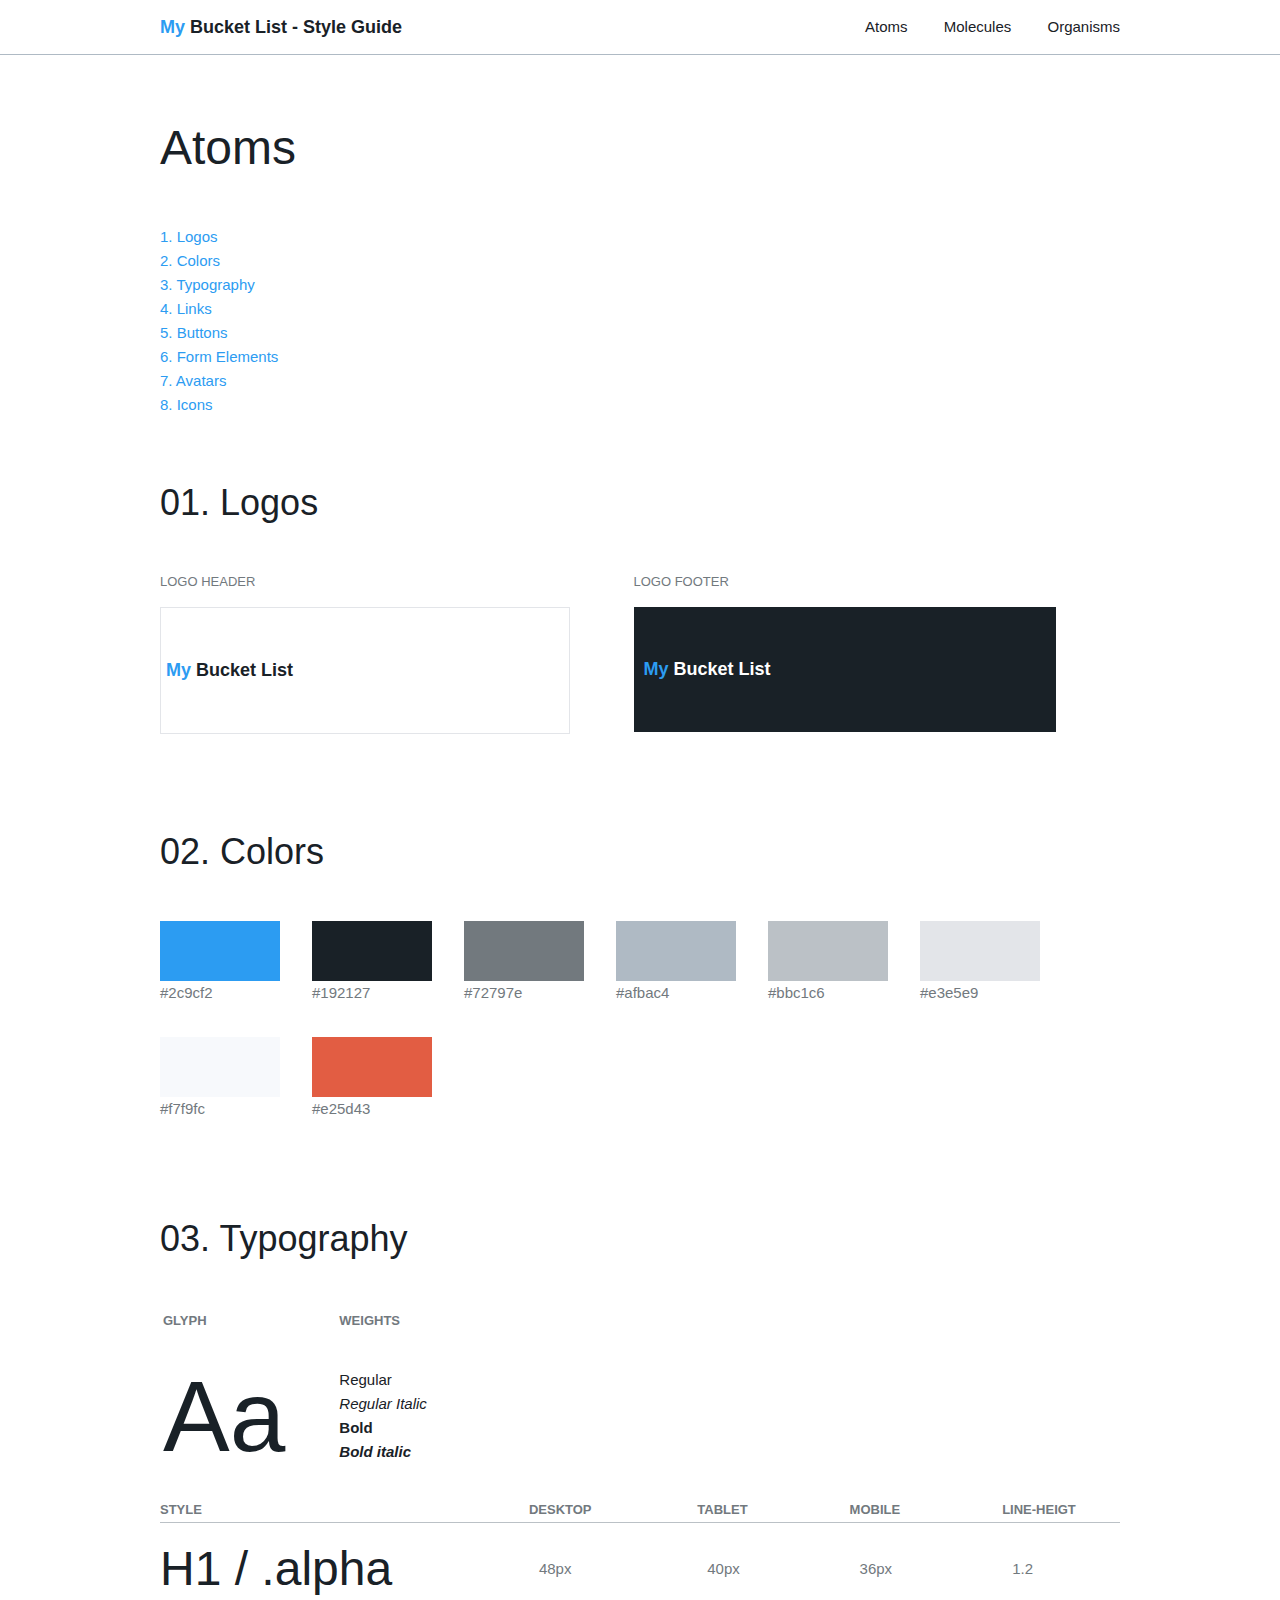
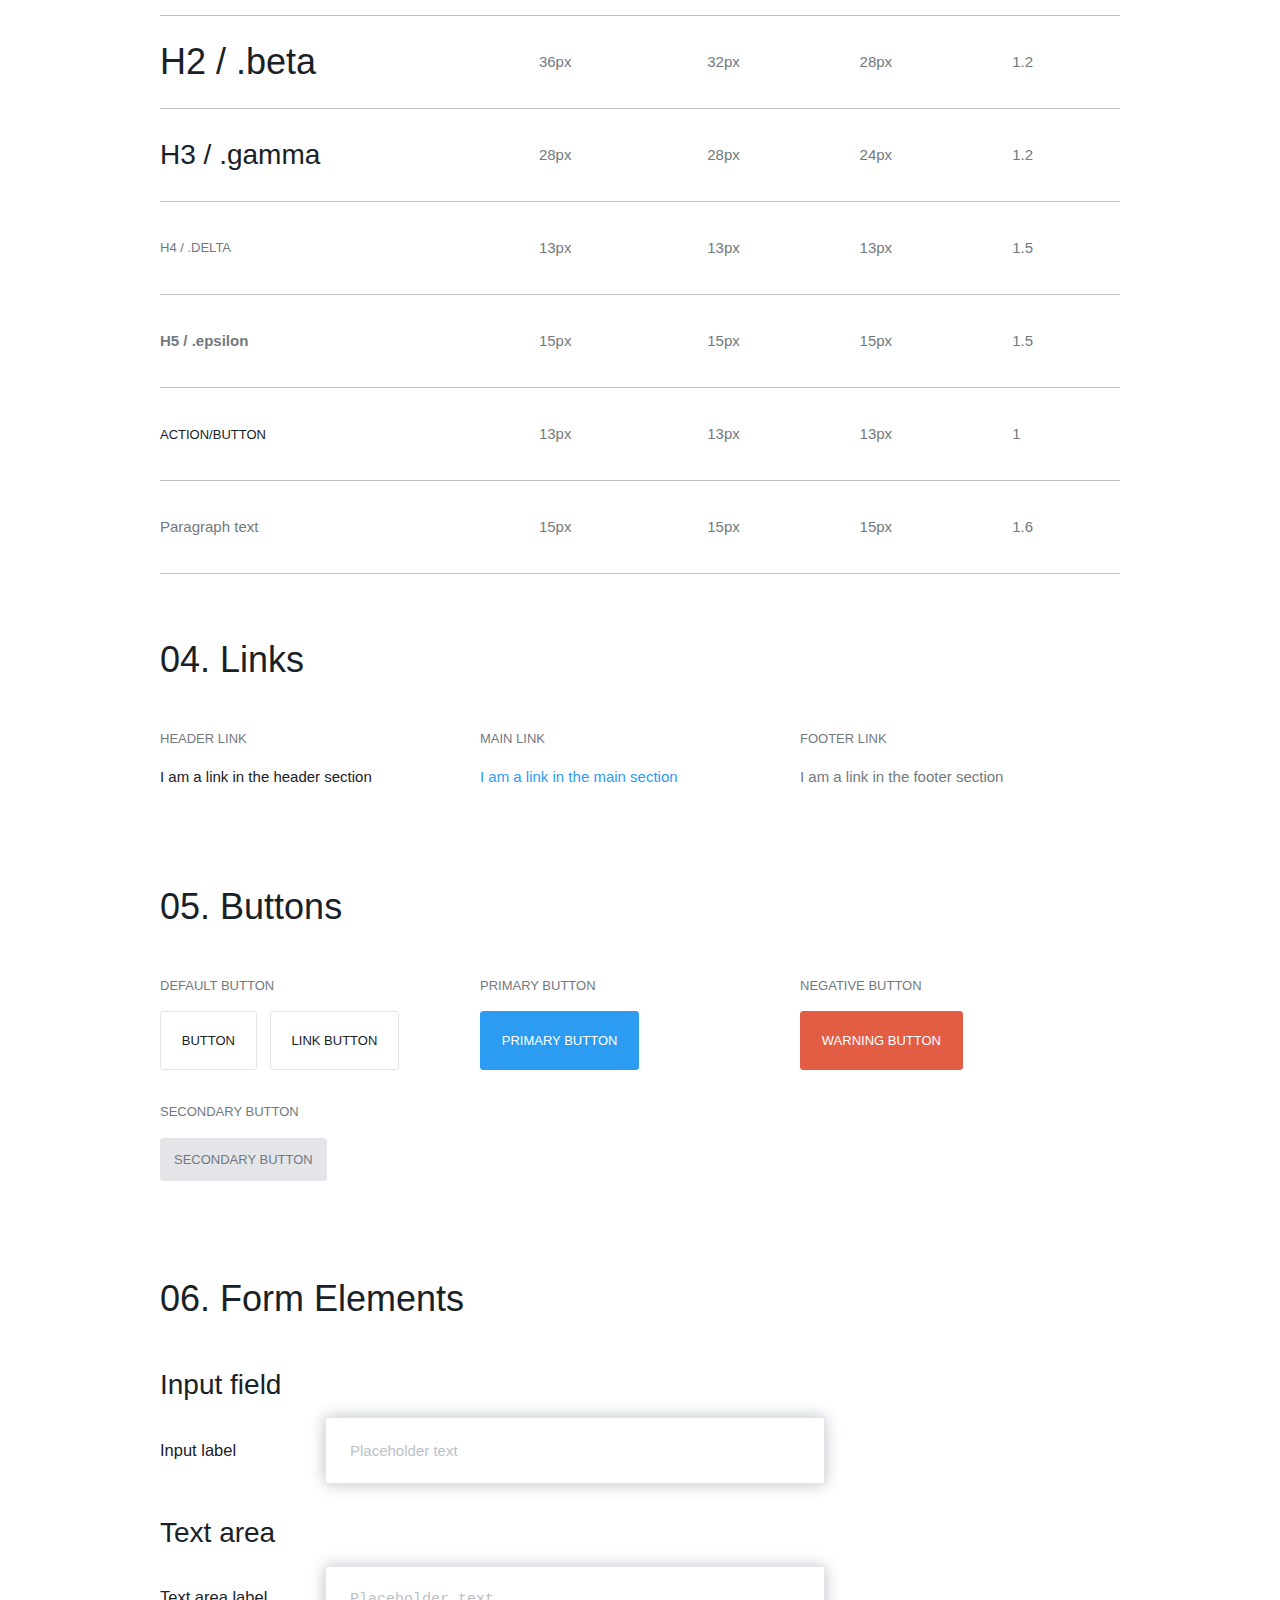
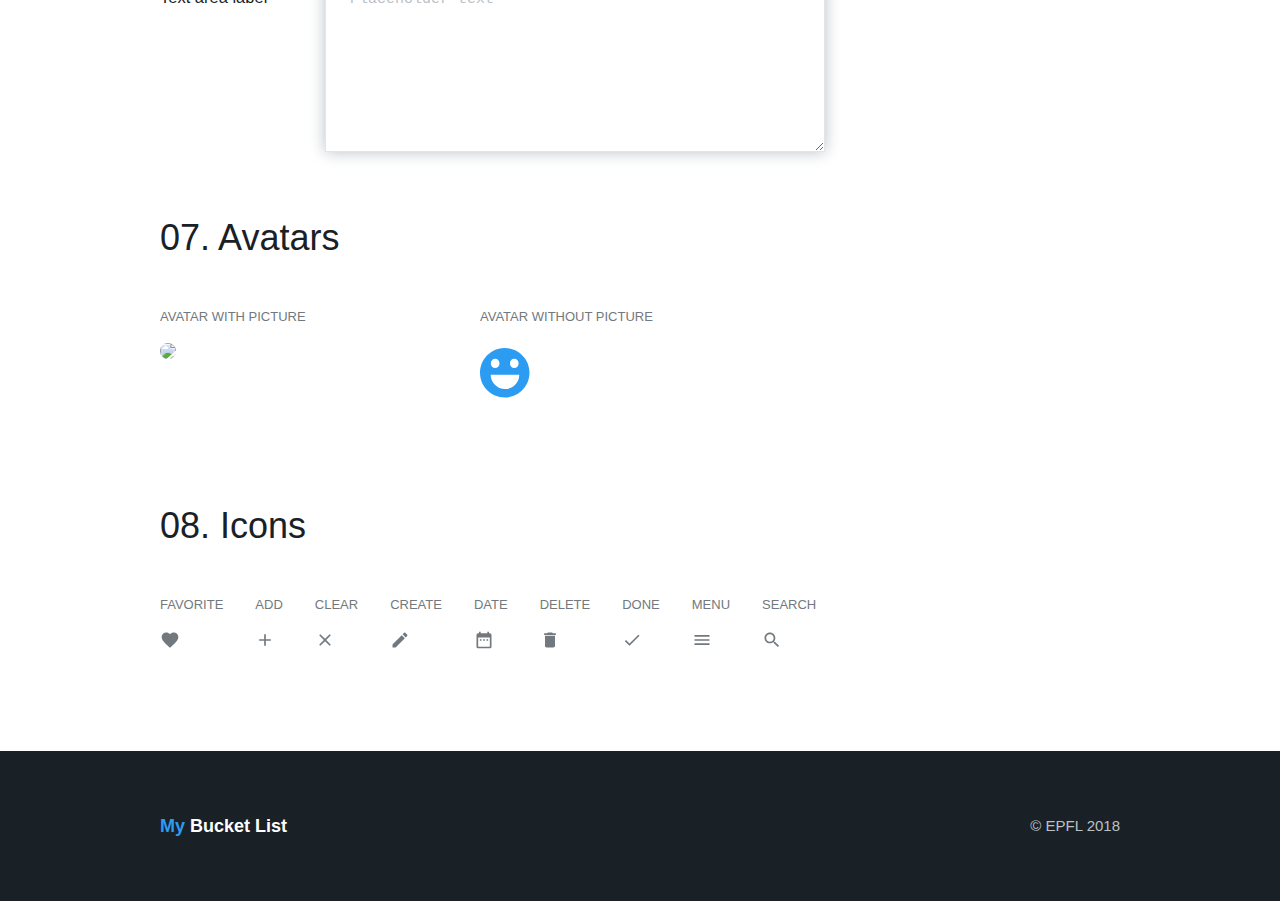
==== index.html @ 73533797 "first commit" ====
<!DOCTYPE html>
<html lang="en">
<head>
  <meta charset="UTF-8">
  <meta name="viewport" content="width=device-width, initial-scale=1.0">
  <title>My Bucket List - Style Guide</title>

  <link rel="stylesheet" href="assets/css/main.css">
  <link rel="stylesheet" href="assets/css/styleguide.css">
</head>
<body>
<!-- Sgvs section -->
  <svg style="display:none;">
    <defs>
      <symbol id="sm-avatar">
        <g stroke-width="1" fill="none" fill-rule="evenodd"><g fill="#2C9CF2"><path d="M20.7765,41.553 C32.2510441,41.553 41.553,32.2510441 41.553,20.7765 C41.553,9.3019559 32.2510441,0 20.7765,0 C9.3019559,0 0,9.3019559 0,20.7765 C0,32.2510441 9.3019559,41.553 20.7765,41.553 Z M28.7949812,16.799567 C30.8093575,16.799567 32.442332,15.0753119 32.442332,12.9483354 C32.442332,10.8213589 30.8093575,9.09710382 28.7949812,9.09710382 C26.780605,9.09710382 25.1476304,10.8213589 25.1476304,12.9483354 C25.1476304,15.0753119 26.780605,16.799567 28.7949812,16.799567 Z M12.7449629,16.799567 C14.7593391,16.799567 16.3923137,15.0753119 16.3923137,12.9483354 C16.3923137,10.8213589 14.7593391,9.09710382 12.7449629,9.09710382 C10.7305867,9.09710382 9.09761208,10.8213589 9.09761208,12.9483354 C9.09761208,15.0753119 10.7305867,16.799567 12.7449629,16.799567 Z M9,22.5 C9,29.127417 14.372583,34.5 21,34.5 C27.627417,34.5 33,29.127417 33,22.5 L9,22.5 Z"></path></g></g>
      </symbol>
      <symbol id="favorite">
          <path d="M12 21.35l-1.45-1.32C5.4 15.36 2 12.28 2 8.5 2 5.42 4.42 3 7.5 3c1.74 0 3.41.81 4.5 2.09C13.09 3.81 14.76 3 16.5 3 19.58 3 22 5.42 22 8.5c0 3.78-3.4 6.86-8.55 11.54L12 21.35z"/>
      </symbol>
      <symbol id="add">
        <path d="M19 13h-6v6h-2v-6H5v-2h6V5h2v6h6v2z"/>
      </symbol>
      <symbol id="clear">
        <path d="M19 6.41L17.59 5 12 10.59 6.41 5 5 6.41 10.59 12 5 17.59 6.41 19 12 13.41 17.59 19 19 17.59 13.41 12z"/>
      </symbol>
      <symbol id="create">
        <path d="M3 17.25V21h3.75L17.81 9.94l-3.75-3.75L3 17.25zM20.71 7.04c.39-.39.39-1.02 0-1.41l-2.34-2.34c-.39-.39-1.02-.39-1.41 0l-1.83 1.83 3.75 3.75 1.83-1.83z"/>
      </symbol>
      <symbol id="date">
        <path d="M9 11H7v2h2v-2zm4 0h-2v2h2v-2zm4 0h-2v2h2v-2zm2-7h-1V2h-2v2H8V2H6v2H5c-1.11 0-1.99.9-1.99 2L3 20c0 1.1.89 2 2 2h14c1.1 0 2-.9 2-2V6c0-1.1-.9-2-2-2zm0 16H5V9h14v11z"/>
      </symbol>
      <symbol id="delete">
        <path d="M6 19c0 1.1.9 2 2 2h8c1.1 0 2-.9 2-2V7H6v12zM19 4h-3.5l-1-1h-5l-1 1H5v2h14V4z"/>
      </symbol>
      <symbol id="done">
        <path d="M9 16.2L4.8 12l-1.4 1.4L9 19 21 7l-1.4-1.4L9 16.2z"/>
      </symbol>
      <symbol id="menu">
        <path d="M3 18h18v-2H3v2zm0-5h18v-2H3v2zm0-7v2h18V6H3z"/>
      </symbol>
      <symbol id="search">
        <path d="M15.5 14h-.79l-.28-.27C15.41 12.59 16 11.11 16 9.5 16 5.91 13.09 3 9.5 3S3 5.91 3 9.5 5.91 16 9.5 16c1.61 0 3.09-.59 4.23-1.57l.27.28v.79l5 4.99L20.49 19l-4.99-5zm-6 0C7.01 14 5 11.99 5 9.5S7.01 5 9.5 5 14 7.01 14 9.5 11.99 14 9.5 14z"/>
      </symbol>
    </defs>
  </svg>


<!-- Start header section -->
  <header id="header" class="banner">
    <div class="global-header">
      <div class="content-wrapper">
          <div class="logo">
            <a href="/"><span><em>My</em> Bucket List - Style Guide</span></a>
          </div>
          <nav>
            <ul class="global-nav">
              <li><a class="link--header" href="index.html">Atoms</a></li>
              <li><a class="link--header" href="Molecules.html">Molecules</a></li>
              <li><a class="link--header" href="Organisms.html">Organisms</a></li>
            </ul>
          </nav>
      </div>
    </div>
  </header>

  <!-- Start main section -->
  <main id="main">
    <div class="content-wrapper">
      <h1>Atoms</h1>

      <!-- Local navigation -->
      <section>
        <aside>
          <ul>
            <li><a class="link--main" href="#logos">1. Logos</a></li>
            <li><a class="link--main" href="#colors">2. Colors</a></li>
            <li><a class="link--main" href="#typography">3. Typography</a></li>
            <li><a class="link--main" href="#links">4. Links</a></li>
            <li><a class="link--main" href="#buttons">5. Buttons</a></li>
            <li><a class="link--main" href="#forms">6. Form Elements</a></li>
            <li><a class="link--main" href="#avatars">7. Avatars</a></li>
            <li><a class="link--main" href="#icons">8. Icons</a></li>
          </ul>
        </aside>
      </section>

      <!-- Section logos -->
      <section id="logos">
        <h2>01. Logos</h2>
        <div class="logos">
          <div class="logo-box">
            <h4>Logo Header</h4>
            <div class="logo logo--logos-header">
              <a href="/"><span><em>My</em> Bucket List</span></a>
            </div>
          </div>
          <div class="logo-box">
            <h4>Logo Footer</h4>
            <div class="global-footer">
              <div class="content-wrapper">
                <div class="logo"><a href="/"><span><em>My </em>Bucket List</span></a></div>
              </div>
            </div>
          </div>
        </div>
      </section>

      <!-- Section colors -->
      <section id="colors">
        <h2>02. Colors</h2>
        <div class="colors">
          <div class="color-box">
            <div class="color-box__rectangle color-box--blue"></div>
            <span>#2c9cf2</span>
          </div>
          <div class="color-box">
            <div class="color-box__rectangle color-box--black"></div>
            <span>#192127</span>
          </div>
          <div class="color-box">
            <div class="color-box__rectangle color-box--grey-1"></div>
            <span>#72797e</span>
          </div>
          <div class="color-box">
            <div class="color-box__rectangle color-box--grey-2"></div>
            <span>#afbac4</span>
          </div>
          <div class="color-box">
            <div class="color-box__rectangle color-box--grey-3"></div>
            <span>#bbc1c6</span>
          </div>
          <div class="color-box">
            <div class="color-box__rectangle color-box--grey-4"></div>
            <span>#e3e5e9</span>
          </div>
          <div class="color-box">
            <div class="color-box__rectangle color-box--grey-5"></div>
            <span>#f7f9fc</span>
          </div>
          <div class="color-box">
            <div class="color-box__rectangle color-box--red"></div>
            <span>#e25d43</span>
          </div>
        </div>
      </section>

      <!-- Section typography -->
      <section id="typography">
        <h2>03. Typography</h2>
        <div class="typography">
          <table class="small-table">
            <tr>
              <th>Glyph</th>
              <th>Weights</th>
            </tr>
            <tr>
              <td><span class="glyph">Aa</span></td>
              <td>Regular <br><i>Regular Italic</i><br><b>Bold</b><br><b><i>Bold italic</i></b></td>
            </tr>
          </table>
          <table class="large-table">
            <tr>
              <th>Style</th>
              <th>Desktop</th>
              <th>Tablet</th>
              <th>Mobile</th>
              <th>Line-heigt</th>
            </tr>
            <tr>
              <td><h1>H1 / .alpha</h1></td>
              <td>48px</td>
              <td>40px</td>
              <td>36px</td>
              <td>1.2</td>
            </tr>
            <tr>
              <td><h2>H2 / .beta</h2></td>
              <td>36px</td>
              <td>32px</td>
              <td>28px</td>
              <td>1.2</td>
            </tr>
            <tr>
              <td><h3>H3 / .gamma</h3></td>
              <td>28px</td>
              <td>28px</td>
              <td>24px</td>
              <td>1.2</td>
            </tr>
            <tr>
              <td><h4>H4 / .delta</h4></td>
              <td>13px</td>
              <td>13px</td>
              <td>13px</td>
              <td>1.5</td>
            </tr>
            <tr>
              <td><h5>H5 / .epsilon</h5></td>
              <td>15px</td>
              <td>15px</td>
              <td>15px</td>
              <td>1.5</td>
            </tr>
            <tr>
              <td class="action-button">action/button</td>
              <td>13px</td>
              <td>13px</td>
              <td>13px</td>
              <td>1</td>
            </tr>
            <tr>
              <td><p>Paragraph text</p></td>
              <td>15px</td>
              <td>15px</td>
              <td>15px</td>
              <td>1.6</td>
            </tr>
        </table>
      </div>
      </section>

      <!-- Section links -->
      <section id="links">
        <h2>04. Links</h2>
          <div class="link">
            <div class="link-box">
              <h4>Header link</h4>
              <a class="link link--header" href="#header">I am a link in the header section</a>
            </div>
            <div class="link-box">
              <h4>Main link</h4>
              <a class="link link--main" href="#main">I am a link in the main section</a>
            </div>
              <div class="link-box">
              <h4>Footer link</h4>
              <a class="link link--footer" href="#footer">I am a link in the footer section</a>
            </div>
          </div>
      </section>

      <!-- Section buttons -->
      <section id="buttons">
        <h2>05. Buttons</h2>
        <div class="buttons">
          <div class="btn-box">
            <h4>Default button</h4>
            <div class="btn-box-default">
              <button class="btn">Button</button>
              <button class="btn">Link button</button>
            </div>
          </div>
          <div class="btn-box">
            <h4>Primary button</h4>
            <button class="btn btn--cta">Primary button</button>
          </div>
          <div class="btn-box">
          <h4>Negative button</h4>
          <button class="btn btn--warning">Warning button</button>
          </div>
          <div class="btn-box">
          <h4>Secondary button</h4>
          <button class="btn btn--secondary">Secondary button</button>
          </div>
        </div>
      </section>

      <!-- Section form elements -->
      <section id="forms">
        <h2>06. Form Elements</h2>
        <div class="forms">
          <h3>Input field</h3>
          <form class="input" action="???" method="get">
            <label class="input__label" for="input-field">Input label</label>
            <input class="input__field" id="input-field" name="input" type="text" placeholder="Placeholder text" />
          </form>
          <h3>Text area</h3>
          <form class="input" action="???" method="get">
            <label class="input__label" for="input-textarea">Text area label</label>
            <textarea class="input__field" id="input-textarea" name="textarea" type="text" rows="8" cols"25" placeholder="Placeholder text"></textarea>
          </form>
        </div>
      </section>

      <!-- Section avatars -->
      <section id="avatar">
        <h2>07. Avatars</h2>
        <div class="avatar">
          <div class="avatar-box">
          <h4>Avatar with picture</h4>
          <img class="avatar__picture" src="assets/images/avatar.jpg" />
        </div>
        <div class="avatar-box">
          <h4>Avatar without picture</h4>
          <svg class="avatar__sgv" height="50" viewBox="0 0 42 42" width="50" role="presentation">
            <use xlink:href="#sm-avatar"></use>
          </svg>
        </div>
      </div>
      </section>

      <section id="icons">
        <h2>08. Icons</h2>
        <div class="icons">
          <div class="icon-box">
            <h4>favorite</h4>
            <svg class="icon" height="5" viewBox="0 0 24 24" width="5" role="presentation">
              <use xlink:href="#favorite"></use>
            </svg>
          </div>
          <div class="icon-box">
              <h4>add</h4>
            <svg class="icon" height="18" viewBox="0 0 24 24" width="18" role="presentation">
              <use xlink:href="#add"></use>
            </svg>
          </div>
          <div class="icon-box">
            <h4>clear</h4>
            <svg class="icon" height="18" viewBox="0 0 24 24" width="18" role="presentation">
              <use xlink:href="#clear"></use>
            </svg>
          </div>
          <div class="icon-box">
            <h4>create</h4>
            <svg class="icon" height="18" viewBox="0 0 24 24" width="18" role="presentation">
              <use xlink:href="#create"></use>
            </svg>
          </div>
          <div class="icon-box">
            <h4>date</h4>
            <svg class="icon" height="18" viewBox="0 0 24 24" width="18" role="presentation">
              <use xlink:href="#date"></use>
            </svg>
          </div>
          <div class="icon-box">
            <h4>delete</h4>
            <svg class="icon" height="18" viewBox="0 0 24 24" width="18" role="presentation">
              <use xlink:href="#delete"></use>
            </svg>
          </div>
          <div class="icon-box">
            <h4>done</h4>
            <svg class="icon" height="18" viewBox="0 0 24 24" width="18" role="presentation">
              <use xlink:href="#done"></use>
            </svg>
          </div>
          <div class="icon-box">
            <h4>menu</h4>
            <svg class="icon" height="18" viewBox="0 0 24 24" width="18" role="presentation">
              <use xlink:href="#menu"></use>
            </svg>
          </div>
          <div class="icon-box">
            <h4>search</h4>
            <svg class="icon" height="18" viewBox="0 0 24 24" width="18" role="presentation">
              <use xlink:href="#search"></use>
            </svg>
          </div>
        </div>
      </section>
    </div>
</main>

  <!-- Start footer section -->
  <footer id="footer" class="global-footer">
    <div class="content-wrapper">
      <div class="logo"><a href="/"><span><em>My </em>Bucket List</span></a></div>
      <p>&copy; EPFL 2018</p>
    </div>
  </footer>

</body>
</html>
---- assets/css/main.css ----
html{font-family:"Rubik", helvetica, arial, sans-serif;font-size:62.5%;line-height:1.6;background-color:#fff}body{color:#72797e;margin:0;padding:0}header,article,section{margin-bottom:6.4rem}p,ul,ol,span,label{font-size:1.5em}h1,h2,h3,h4,h5,h6 .alpha,.beta,.gamma,.delta,.epsilon,.zeta{margin:0 0 1.6rem 0;padding:0;font-weight:normal}h1,.alpha{font-size:4.8em;line-height:1.2;color:#192127;margin:0 0 4.8rem}@media screen and (min-width: 480px){h1,.alpha{font-size:4em}}@media screen and (min-width: 800px){h1,.alpha{font-size:4.8em}}h2,.beta{font-size:3.6em;line-height:1.2;color:#192127;margin:0 0 4.8rem}h3,.gamma{font-size:2.8em;line-height:1.2;color:#192127}h4,.delta{font-size:1.3em;line-height:1.5;text-transform:uppercase}h5,.epsilon{font-size:1.5em;font-weight:bold;line-height:1.5}.action-button{font-size:1.3em;line-height:1;text-transform:uppercase;color:#192127}.content-wrapper{max-width:96em;margin:0 auto;padding:0 1em}.content-wrapper::after{content:"";display:table;clear:both}.bare-list{list-style-type:none;padding:0}.sr-only{position:absolute;width:1px;height:1px;padding:0;margin:-1px;overflow:hidden;clip:rect 0,0,0,0;border:0}.logo a{text-decoration:none;color:#192127}.logo span{font-size:1.2em;font-weight:bold;color:#192127;white-space:nowrap}.logo em{font-style:normal;color:#2C9CF2}.global-footer .logo span{color:#fff}.global-nav li{display:inline-block;margin:0 0 0 3.2rem}.global-nav li:first-child{margin:0}.global-nav img{width:3em;height:3em}.loc-nav{padding-bottom:3.2rem;border-bottom:1px solid #afbac4}.loc-nav a:active,.loc-nav a:hover{color:#192127;padding-bottom:4.48rem;border-bottom:2px solid #192127}a{font-size:1.5rem;text-decoration:none;cursor:pointer}ul{list-style-type:none;padding:0}.link--header{color:#192127}.link--main{color:#2C9CF2}.link--footer{color:#72797e}.btn{font-size:1.3rem;background:#fff;color:#192127;padding:1.6em;margin:0;border:1px solid #e3e5e9;border-radius:3px;text-decoration:none;text-transform:uppercase;cursor:pointer;display:-webkit-box;display:-ms-flexbox;display:flex;-webkit-box-align:center;-ms-flex-align:center;align-items:center}.btn:hover,.btn:active,.btn:focus{text-decoration:none;background-color:#e3e5e9;color:#2C9CF2}.btn--cta{background-color:#2C9CF2;color:#fff;border:1px solid #2C9CF2}.btn--cta:hover,.btn--cta:active,.btn--cta:focus{background-color:#0b67ad;border-color:#0c75c5;color:#fff}.btn--warning{background-color:#E25D43;color:#fff;border:1px solid #E25D43}.btn--warning:hover,.btn--warning:active,.btn--warning:focus{background-color:#bc371d;border-color:#bc371d;color:#fff}.btn--secondary{background-color:#e3e5e9;color:#72797e;border:1px solid #e3e5e9;padding:1em}.btn--secondary:hover,.btn--secondary:active,.btn--secondary:focus{background-color:#2C9CF2;border-color:#2C9CF2;color:#fff}.input{display:flex;align-items:baseline;flex-wrap:wrap;align-content:flex-start;font-size:1.5rem;color:#72797e}.input__label{color:#192127;font-size:1.1em;cursor:pointer;min-width:10em}.input__field{flex:1 1 auto;background-color:#fff;border:1px solid #e3e5e9;padding:1.6em;font-size:inherit;min-width:20em;max-width:30em;box-shadow:0 0 1em #bbc1c6}.input__field:focus{border-color:#2C9CF2}::placeholder{color:#bbc1c6;opacity:1}.input__row{display:-webkit-box;display:-ms-flexbox;display:flex}.input__row .btn{border-radius:0;border-left-width:0}.input__row .input__field{-webkit-box-flex:1;-ms-flex:1 0 10em;flex:1 0 10em}.input--cta .input__field{border-color:#2C9CF2}.comment-box__made,.comment-box__add{display:flex}.comment-box__made p{margin:0 0 1.6rem}.comment-box__made em:first-child{font-style:normal;color:#192127}.comment-box__made em:last-child{font-style:normal;color:#bbc1c6}.comment-text{margin-left:3.2rem}.comment-box__add img{margin-top:4.8rem}.comment-input form{display:flex;flex-direction:column;margin-left:3.2rem}.comment-input label{margin-bottom:1.6rem}.comment-input textarea{margin-bottom:1.6rem}.comment-input button{padding:1.3em 3.2rem}.avatar__picture{height:6em;border-radius:100%}.avatar__sgv{fill:#2C9CF2;height:6em}.card{-webkit-box-shadow:0 0 20px rgba(0,0,0,0.14);box-shadow:0 0 20px rgba(0,0,0,0.14);margin:0 1.6 1.6 0;border-radius:3px;display:-webkit-box;display:-ms-flexbox;display:flex;-webkit-box-orient:vertical;-webkit-box-direction:normal;-ms-flex-direction:column;flex-direction:column;-webkit-box-pack:justify;-ms-flex-pack:justify;justify-content:space-between;font-size:1rem}.card__thumb{position:relative;text-decoration:none;color:#fff;display:block}.card__intro{padding:1.6em;position:absolute;bottom:0;left:0;right:0}.card__title{font-size:2em;color:#fff}.card__intro span{font-size:1.3em}.card__thumb img{width:100%;display:block}.cards::after{content:"";display:table;clear:both}.card__footer{display:-webkit-box;display:-ms-flexbox;display:flex;border-top:1px solid #bbc1c6}.card__footer .btn{border:none;border-radius:0}.card__footer .btn--like{border-right:1px solid #bbc1c6;-webkit-box-flex:1;-ms-flex:1 0 auto;flex:1 0 auto;text-align:left}.cards{display:-webkit-box;display:-ms-flexbox;display:flex;-ms-flex-wrap:wrap;flex-wrap:wrap}@media screen and (min-width: 480px){.cards{margin-right:-1.6rem}.cards .card{float:left;width:calc(50% - 1.6rem)}}@media screen and (min-width: 800px){.cards .card{width:calc(25% - 1.6rem)}}.icon{fill:#72797e;width:20px;height:20px}.btn:hover .icon,.btn:active .icon,.btn:focus .icon{fill:currentColor}.icon--liked{fill:#E25D43}.global-footer{background:#192127;color:#bbc1c6;padding:4.8rem 0 4.8rem;margin-bottom:0}.global-footer .logo{flex:1 0 auto}.global-footer a{color:inherit}.global-footer .content-wrapper{display:flex;flex-wrap:wrap;align-items:center;margin:0 auto}
/*# sourceMappingURL=main.css.map */
---- assets/css/styleguide.css ----
.banner{border-bottom:1px solid #afbac4}.global-header .content-wrapper{display:flex;flex-wrap:wrap;align-items:center}.global-header .logo{flex:1 0 auto}.colors{display:flex;flex-wrap:wrap;margin:0 0 6.4rem}.color-box{margin:0 3.2rem 3.2rem 0}.color-box__rectangle{width:12em;height:6em}.color-box--blue{background-color:#2C9CF2}.color-box--black{background-color:#192127}.color-box--grey-1{background-color:#72797e}.color-box--grey-2{background-color:#afbac4}.color-box--grey-3{background-color:#bbc1c6}.color-box--grey-4{background-color:#e3e5e9}.color-box--grey-5{background-color:#f7f9fc}.color-box--red{background-color:#E25D43}.logos{display:flex;flex-wrap:wrap;justify-content:space-between}.logos .logo-box{flex:1 0 auto;min-width:32rem;margin:0 6.4rem 3.2rem 0}.logo--logos-header{padding:4.8em 0 4.8em 0.5em;border:1px solid #e3e5e9}.typography h1,.typography h2,.typography h3,.typography h4,.typography h5,.typography h6,.typography p{margin:0}th{font-size:1.3em;text-transform:uppercase}tr td:not(:first-child){font-size:1.5em}.small-table table,.small-table th,.small-table td{border-bottom:none;text-align:left}.small-table td{color:#192127}.small-table .glyph{font-size:10em;padding-right:0.5em}.large-table{border-collapse:collapse;width:100%}.large-table table,.large-table th,.large-table td{border-bottom:1px solid #bbc1c6}.large-table th,.large-table td{height:6em;padding-left:5em;text-align:left}.large-table th:first-child,.large-table td:first-child{padding:0}.large-table th{height:0}@media only screen and (max-width: 650px){.large-table th,.large-table td:not(:first-child){display:none}.large-table table,.large-table th,.large-table td{border:none}.large-table .action-button{height:4.6em}}.link{display:flex;flex-wrap:wrap}.link a{margin:0 0 3.2rem 0}.link-box{min-width:32rem}.buttons{display:flex;flex-wrap:wrap}.buttons .btn-box{min-width:32rem;margin:0 0 3.2rem 0}.buttons .btn-box-default{display:flex}.buttons .btn:first-child{margin-right:1em}.forms form{margin:0 0 3.2rem 0}.avatar{display:flex;flex-wrap:wrap}.avatar-box{flex-direction:column;min-width:32rem;margin:0 0 3.2rem 0}.icons{display:flex;flex-wrap:wrap;justify-content:flex-start}.icon-box{margin:0 3.2rem 3.2rem 0}.glob-nav{display:flex;flex-wrap:wrap;flex-direction:row}.glob-nav ul{display:flex;align-items:center;height:3em;min-width:32rem;margin:0 3.2rem 0 0}.glob-nav-box{margin:0 0 3.2rem}.comment-box{margin-bottom:3.2rem}
/*# sourceMappingURL=styleguide.css.map */
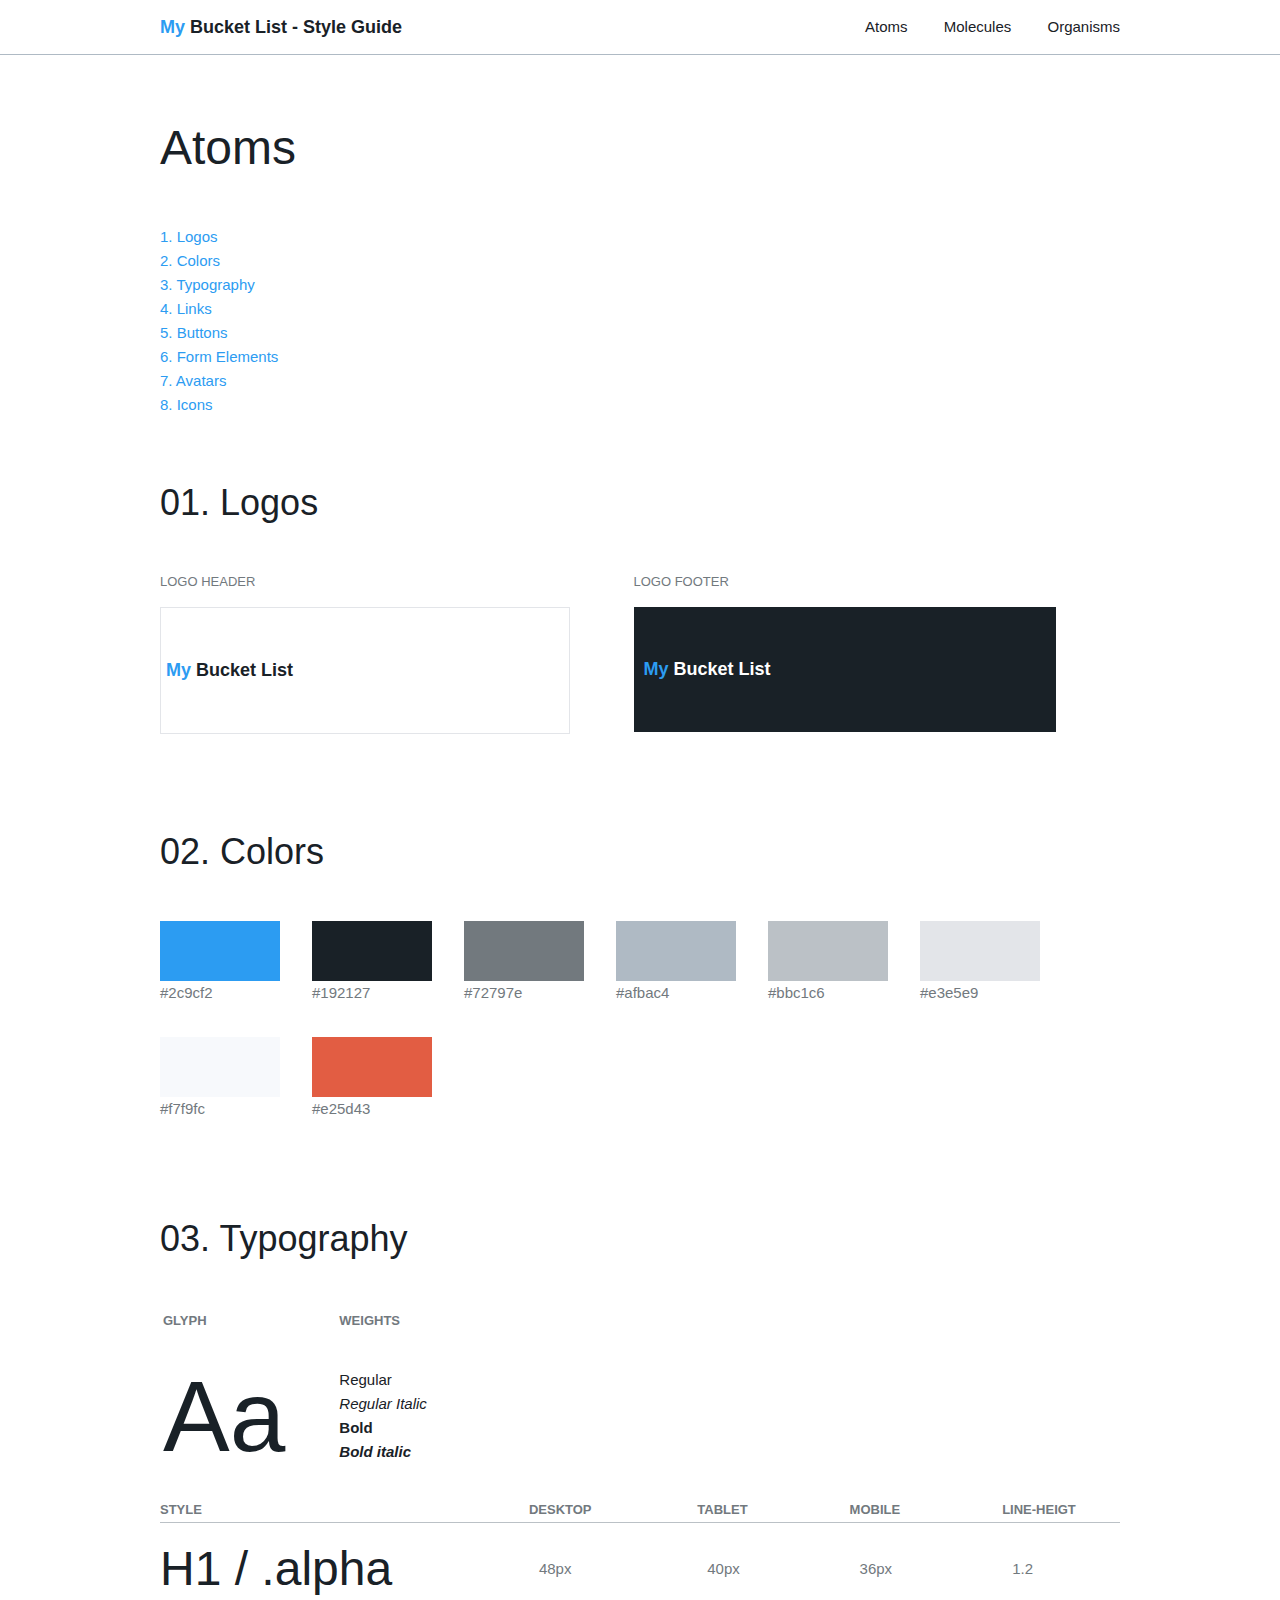
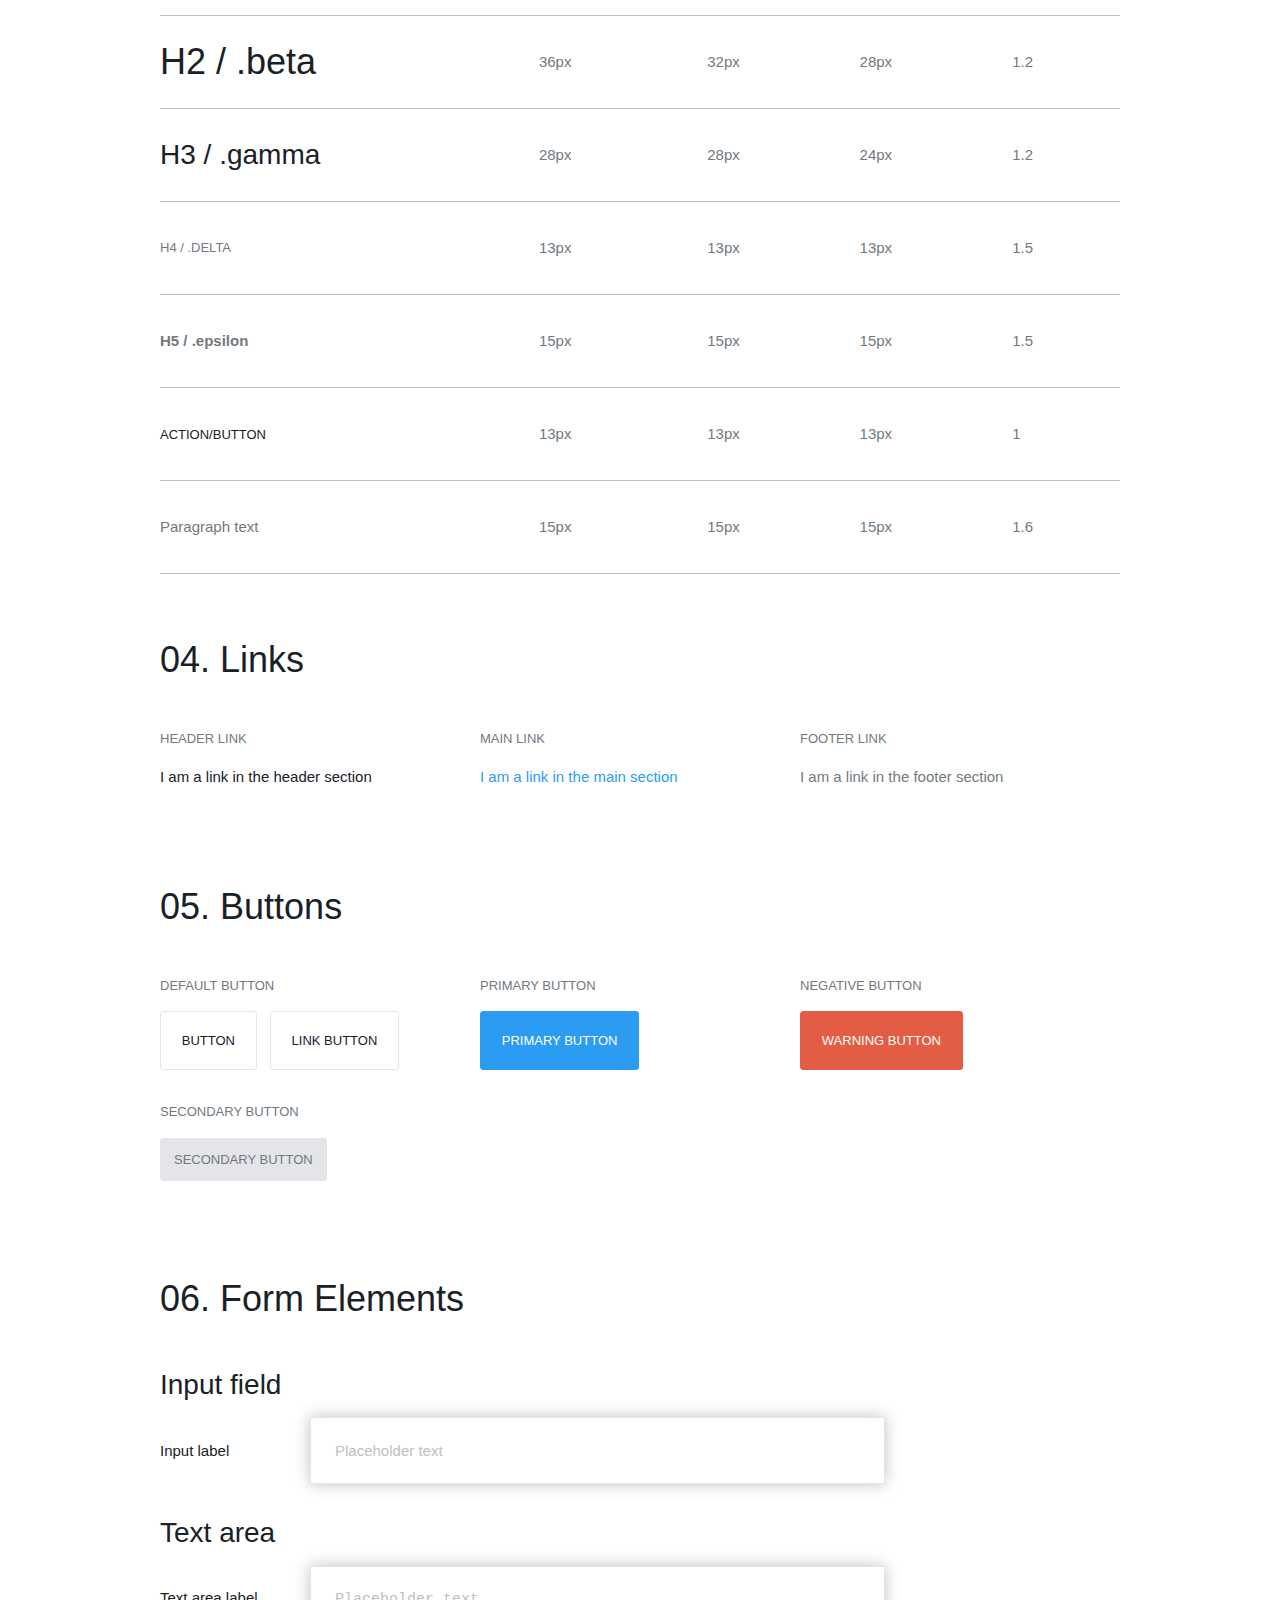
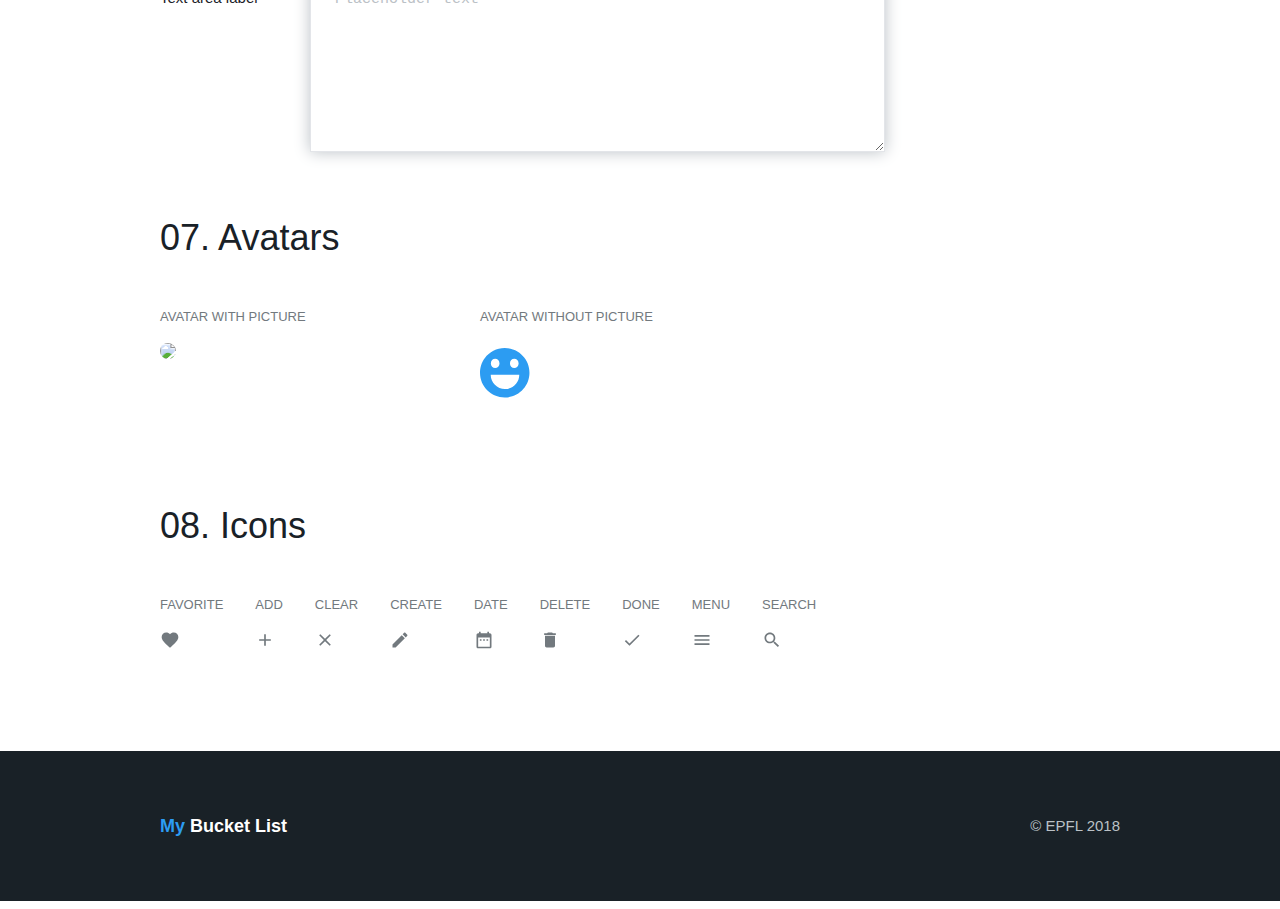
==== commit 3ab3dc53: "Second commit" ====
--- a/index.html
+++ b/index.html
@@ -270,14 +270,18 @@
         <h2>06. Form Elements</h2>
         <div class="forms">
           <h3>Input field</h3>
-          <form class="input" action="???" method="get">
-            <label class="input__label" for="input-field">Input label</label>
-            <input class="input__field" id="input-field" name="input" type="text" placeholder="Placeholder text" />
+          <form action="???" method="get">
+            <div class="input-group">
+              <label class="input-group__label" for="input-field">Input label</label>
+              <input class="input-group__field" id="input-field" name="input" type="text" placeholder="Placeholder text" />
+          </div>
           </form>
           <h3>Text area</h3>
-          <form class="input" action="???" method="get">
-            <label class="input__label" for="input-textarea">Text area label</label>
-            <textarea class="input__field" id="input-textarea" name="textarea" type="text" rows="8" cols"25" placeholder="Placeholder text"></textarea>
+          <form action="???" method="get">
+            <div class="input-group">
+              <label class="input-group__label" for="input-textarea">Text area label</label>
+              <textarea class="input-group__field" id="input-textarea" name="textarea" type="text" rows="8" cols"25" placeholder="Placeholder text"></textarea>
+            </div>
           </form>
         </div>
       </section>
--- a/assets/css/main.css
+++ b/assets/css/main.css
@@ -1,2 +1,2 @@
-html{font-family:"Rubik", helvetica, arial, sans-serif;font-size:62.5%;line-height:1.6;background-color:#fff}body{color:#72797e;margin:0;padding:0}header,article,section{margin-bottom:6.4rem}p,ul,ol,span,label{font-size:1.5em}h1,h2,h3,h4,h5,h6 .alpha,.beta,.gamma,.delta,.epsilon,.zeta{margin:0 0 1.6rem 0;padding:0;font-weight:normal}h1,.alpha{font-size:4.8em;line-height:1.2;color:#192127;margin:0 0 4.8rem}@media screen and (min-width: 480px){h1,.alpha{font-size:4em}}@media screen and (min-width: 800px){h1,.alpha{font-size:4.8em}}h2,.beta{font-size:3.6em;line-height:1.2;color:#192127;margin:0 0 4.8rem}h3,.gamma{font-size:2.8em;line-height:1.2;color:#192127}h4,.delta{font-size:1.3em;line-height:1.5;text-transform:uppercase}h5,.epsilon{font-size:1.5em;font-weight:bold;line-height:1.5}.action-button{font-size:1.3em;line-height:1;text-transform:uppercase;color:#192127}.content-wrapper{max-width:96em;margin:0 auto;padding:0 1em}.content-wrapper::after{content:"";display:table;clear:both}.bare-list{list-style-type:none;padding:0}.sr-only{position:absolute;width:1px;height:1px;padding:0;margin:-1px;overflow:hidden;clip:rect 0,0,0,0;border:0}.logo a{text-decoration:none;color:#192127}.logo span{font-size:1.2em;font-weight:bold;color:#192127;white-space:nowrap}.logo em{font-style:normal;color:#2C9CF2}.global-footer .logo span{color:#fff}.global-nav li{display:inline-block;margin:0 0 0 3.2rem}.global-nav li:first-child{margin:0}.global-nav img{width:3em;height:3em}.loc-nav{padding-bottom:3.2rem;border-bottom:1px solid #afbac4}.loc-nav a:active,.loc-nav a:hover{color:#192127;padding-bottom:4.48rem;border-bottom:2px solid #192127}a{font-size:1.5rem;text-decoration:none;cursor:pointer}ul{list-style-type:none;padding:0}.link--header{color:#192127}.link--main{color:#2C9CF2}.link--footer{color:#72797e}.btn{font-size:1.3rem;background:#fff;color:#192127;padding:1.6em;margin:0;border:1px solid #e3e5e9;border-radius:3px;text-decoration:none;text-transform:uppercase;cursor:pointer;display:-webkit-box;display:-ms-flexbox;display:flex;-webkit-box-align:center;-ms-flex-align:center;align-items:center}.btn:hover,.btn:active,.btn:focus{text-decoration:none;background-color:#e3e5e9;color:#2C9CF2}.btn--cta{background-color:#2C9CF2;color:#fff;border:1px solid #2C9CF2}.btn--cta:hover,.btn--cta:active,.btn--cta:focus{background-color:#0b67ad;border-color:#0c75c5;color:#fff}.btn--warning{background-color:#E25D43;color:#fff;border:1px solid #E25D43}.btn--warning:hover,.btn--warning:active,.btn--warning:focus{background-color:#bc371d;border-color:#bc371d;color:#fff}.btn--secondary{background-color:#e3e5e9;color:#72797e;border:1px solid #e3e5e9;padding:1em}.btn--secondary:hover,.btn--secondary:active,.btn--secondary:focus{background-color:#2C9CF2;border-color:#2C9CF2;color:#fff}.input{display:flex;align-items:baseline;flex-wrap:wrap;align-content:flex-start;font-size:1.5rem;color:#72797e}.input__label{color:#192127;font-size:1.1em;cursor:pointer;min-width:10em}.input__field{flex:1 1 auto;background-color:#fff;border:1px solid #e3e5e9;padding:1.6em;font-size:inherit;min-width:20em;max-width:30em;box-shadow:0 0 1em #bbc1c6}.input__field:focus{border-color:#2C9CF2}::placeholder{color:#bbc1c6;opacity:1}.input__row{display:-webkit-box;display:-ms-flexbox;display:flex}.input__row .btn{border-radius:0;border-left-width:0}.input__row .input__field{-webkit-box-flex:1;-ms-flex:1 0 10em;flex:1 0 10em}.input--cta .input__field{border-color:#2C9CF2}.comment-box__made,.comment-box__add{display:flex}.comment-box__made p{margin:0 0 1.6rem}.comment-box__made em:first-child{font-style:normal;color:#192127}.comment-box__made em:last-child{font-style:normal;color:#bbc1c6}.comment-text{margin-left:3.2rem}.comment-box__add img{margin-top:4.8rem}.comment-input form{display:flex;flex-direction:column;margin-left:3.2rem}.comment-input label{margin-bottom:1.6rem}.comment-input textarea{margin-bottom:1.6rem}.comment-input button{padding:1.3em 3.2rem}.avatar__picture{height:6em;border-radius:100%}.avatar__sgv{fill:#2C9CF2;height:6em}.card{-webkit-box-shadow:0 0 20px rgba(0,0,0,0.14);box-shadow:0 0 20px rgba(0,0,0,0.14);margin:0 1.6 1.6 0;border-radius:3px;display:-webkit-box;display:-ms-flexbox;display:flex;-webkit-box-orient:vertical;-webkit-box-direction:normal;-ms-flex-direction:column;flex-direction:column;-webkit-box-pack:justify;-ms-flex-pack:justify;justify-content:space-between;font-size:1rem}.card__thumb{position:relative;text-decoration:none;color:#fff;display:block}.card__intro{padding:1.6em;position:absolute;bottom:0;left:0;right:0}.card__title{font-size:2em;color:#fff}.card__intro span{font-size:1.3em}.card__thumb img{width:100%;display:block}.cards::after{content:"";display:table;clear:both}.card__footer{display:-webkit-box;display:-ms-flexbox;display:flex;border-top:1px solid #bbc1c6}.card__footer .btn{border:none;border-radius:0}.card__footer .btn--like{border-right:1px solid #bbc1c6;-webkit-box-flex:1;-ms-flex:1 0 auto;flex:1 0 auto;text-align:left}.cards{display:-webkit-box;display:-ms-flexbox;display:flex;-ms-flex-wrap:wrap;flex-wrap:wrap}@media screen and (min-width: 480px){.cards{margin-right:-1.6rem}.cards .card{float:left;width:calc(50% - 1.6rem)}}@media screen and (min-width: 800px){.cards .card{width:calc(25% - 1.6rem)}}.icon{fill:#72797e;width:20px;height:20px}.btn:hover .icon,.btn:active .icon,.btn:focus .icon{fill:currentColor}.icon--liked{fill:#E25D43}.global-footer{background:#192127;color:#bbc1c6;padding:4.8rem 0 4.8rem;margin-bottom:0}.global-footer .logo{flex:1 0 auto}.global-footer a{color:inherit}.global-footer .content-wrapper{display:flex;flex-wrap:wrap;align-items:center;margin:0 auto}
+html{font-family:"Rubik", helvetica, arial, sans-serif;font-size:62.5%;line-height:1.6;background-color:#fff}body{color:#72797e;margin:0;padding:0}header,article,section{margin-bottom:6.4rem}p,ul,ol,span{font-size:1.5em}h1,h2,h3,h4,h5,h6 .alpha,.beta,.gamma,.delta,.epsilon,.zeta{margin:0 0 1.6rem 0;padding:0;font-weight:normal}h1,.alpha{font-size:4.8em;line-height:1.2;color:#192127;margin:0 0 4.8rem}@media screen and (min-width: 480px){h1,.alpha{font-size:4em}}@media screen and (min-width: 800px){h1,.alpha{font-size:4.8em}}h2,.beta{font-size:3.6em;line-height:1.2;color:#192127;margin:0 0 4.8rem}h3,.gamma{font-size:2.8em;line-height:1.2;color:#192127}h4,.delta{font-size:1.3em;line-height:1.5;text-transform:uppercase}h5,.epsilon{font-size:1.5em;font-weight:bold;line-height:1.5}.action-button{font-size:1.3em;line-height:1;text-transform:uppercase;color:#192127}.content-wrapper{max-width:96em;margin:0 auto;padding:0 1em}.content-wrapper::after{content:"";display:table;clear:both}.bare-list{list-style-type:none;padding:0}.sr-only{position:absolute;width:1px;height:1px;padding:0;margin:-1px;overflow:hidden;clip:rect 0,0,0,0;border:0}.logo a{text-decoration:none;color:#192127}.logo span{font-size:1.8em;font-weight:bold;color:#192127;white-space:nowrap}.logo em{font-style:normal;color:#2C9CF2}.global-footer .logo span{color:#fff}.global-nav li{display:inline-block;margin:0 0 0 3.2rem}.global-nav li:first-child{margin:0}.global-nav img{width:3em;height:3em}.loc-nav{padding-bottom:3.2rem;border-bottom:1px solid #afbac4}.loc-nav a:active,.loc-nav a:hover{color:#192127;padding-bottom:4.96rem;border-bottom:2px solid #192127}.link a{font-size:1.5em}a{text-decoration:none;cursor:pointer}ul{list-style-type:none;padding:0}.link--header{color:#192127}.link--main{color:#2C9CF2}.link--footer{color:#72797e}.btn{font-size:1.3rem;background:#fff;color:#192127;padding:1.6em;margin:0;border:1px solid #e3e5e9;border-radius:3px;text-decoration:none;text-transform:uppercase;cursor:pointer;display:flex;align-items:center}.btn:hover,.btn:active,.btn:focus{text-decoration:none;background-color:#e3e5e9;color:#2C9CF2}.btn--cta{background-color:#2C9CF2;color:#fff;border:1px solid #2C9CF2}.btn--cta:hover,.btn--cta:active,.btn--cta:focus{background-color:#0b67ad;border-color:#0c75c5;color:#fff}.btn--warning{background-color:#E25D43;color:#fff;border:1px solid #E25D43}.btn--warning:hover,.btn--warning:active,.btn--warning:focus{background-color:#bc371d;border-color:#bc371d;color:#fff}.btn--secondary{background-color:#e3e5e9;color:#72797e;border:1px solid #e3e5e9;padding:1em}.btn--secondary:hover,.btn--secondary:active,.btn--secondary:focus{background-color:#2C9CF2;border-color:#2C9CF2;color:#fff}.input-group{display:flex;align-items:baseline;flex-wrap:wrap;font-size:1.5rem;color:#72797e;margin-bottom:1.6rem}.input-group__label{color:#192127;cursor:pointer;min-width:10em;display:inline-block;margin-bottom:.8rem}.input-group__field{flex:1 1 auto;background-color:#fff;border:1px solid #e3e5e9;padding:1.6em;font-size:inherit;min-width:20em;max-width:35em;box-shadow:0 0 1em #bbc1c6}.input-group__field:focus{border-color:#2C9CF2}::placeholder{color:#bbc1c6;opacity:1}.input__alert{color:#E25D43;margin-bottom:.8rem}.input-group__field--alert{border-color:#E25D43}.input__checkbox{display:flex;justify-content:space-between;align-items:center;cursor:pointer}.checkbox_container input{position:absolute;opacity:0;cursor:pointer}.checkbox_container{display:flex;align-items:center}.checkmark{display:inline-block;top:0;left:0;height:25px;width:25px;margin-right:1.6rem;background-color:#fff;border:1px solid #e3e5e9;box-shadow:0 0 1em #bbc1c6}.checkmark:after{content:"";position:relative;display:none}.checkbox_container input:checked ~ .checkmark:after{display:block}.checkbox_container .checkmark:after{left:9px;top:5px;width:5px;height:10px;border:solid #2C9CF2;border-width:0 2px 2px 0;-webkit-transform:rotate(45deg);-ms-transform:rotate(45deg);transform:rotate(45deg)}.input-group button{display:inline-block}.input__button{flex:1 1 auto;min-width:20em}.sign-in{max-width:60em}.input__row{display:flex}.input__row .btn{border-radius:0;border-left-width:0}.input__row .input__field{flex:1 0 10em}.input--cta .input-group__field{border-color:#2C9CF2}@media screen and (min-width: 520px){.input__button,.input__checkbox,.input__alert{margin-left:150px}}.comment-box__made,.comment-box__add{display:flex}.comment-box__made p{margin:0 0 1.6rem;max-width:39em}.comment-box__made em:first-child{font-style:normal;color:#192127}.comment-box__made em:last-child{font-style:normal;color:#bbc1c6}.comment-text{margin-left:3.2rem}.comment-box__add img{margin-top:4.8rem}.comment-input form{display:flex;flex-direction:column;margin-left:3.2rem}.comment-input label{margin-bottom:1.6rem}.comment-input textarea{margin-bottom:1.6rem}.comment-input button{padding:1.6em 3.2rem}.avatar__picture{height:6em;border-radius:100%}.avatar__sgv{fill:#2C9CF2;height:6em}.card{box-shadow:0 0 20px rgba(0,0,0,0.14);margin:0 1.6rem  1.6rem 0;border-radius:3px;display:flex;flex-direction:column;justify-content:space-between;font-size:1rem}.card__thumb{position:relative;text-decoration:none;color:#fff;display:block}.card__intro{padding:1.6em;position:absolute;bottom:0;left:0;right:0}.card__title{font-size:2em;color:#fff}.card__intro span{font-size:1.3em}.card__thumb img{width:100%;display:block}.cards::after{content:"";display:table;clear:both}.card__footer{display:-webkit-box;display:-ms-flexbox;display:flex;border-top:1px solid #bbc1c6}.card__footer .btn{border:none;border-radius:0}.card__footer .btn--like{border-right:1px solid #bbc1c6;-webkit-box-flex:1;-ms-flex:1 0 auto;flex:1 0 auto;text-align:left}.cards{display:flex;flex-wrap:wrap}@media screen and (min-width: 480px){.cards{margin-right:-1.6rem}.cards .card{float:left;width:calc(50% - 1.6rem)}}@media screen and (min-width: 800px){.cards .card{width:calc(25% - 1.6rem)}}.icon{fill:#72797e;width:20px;height:20px;margin-right:5px}.btn:hover .icon,.btn:active .icon,.btn:focus .icon{fill:currentColor}.icon--liked{fill:#E25D43}.goal-copyright{display:flex;flex-wrap:nowrap;align-items:center}.goal-copyright img{width:4.5em;height:4.5em;margin-right:1.6rem}.goal-copyright em{font-style:normal;color:#192127}.global-footer{background:#192127;color:#bbc1c6;padding:4.8rem 0 4.8rem;margin-bottom:0}.global-footer .logo{flex:1 0 auto}.global-footer a{color:inherit}.global-footer .content-wrapper{display:flex;flex-wrap:wrap;align-items:center;margin:0 auto}
 /*# sourceMappingURL=main.css.map */
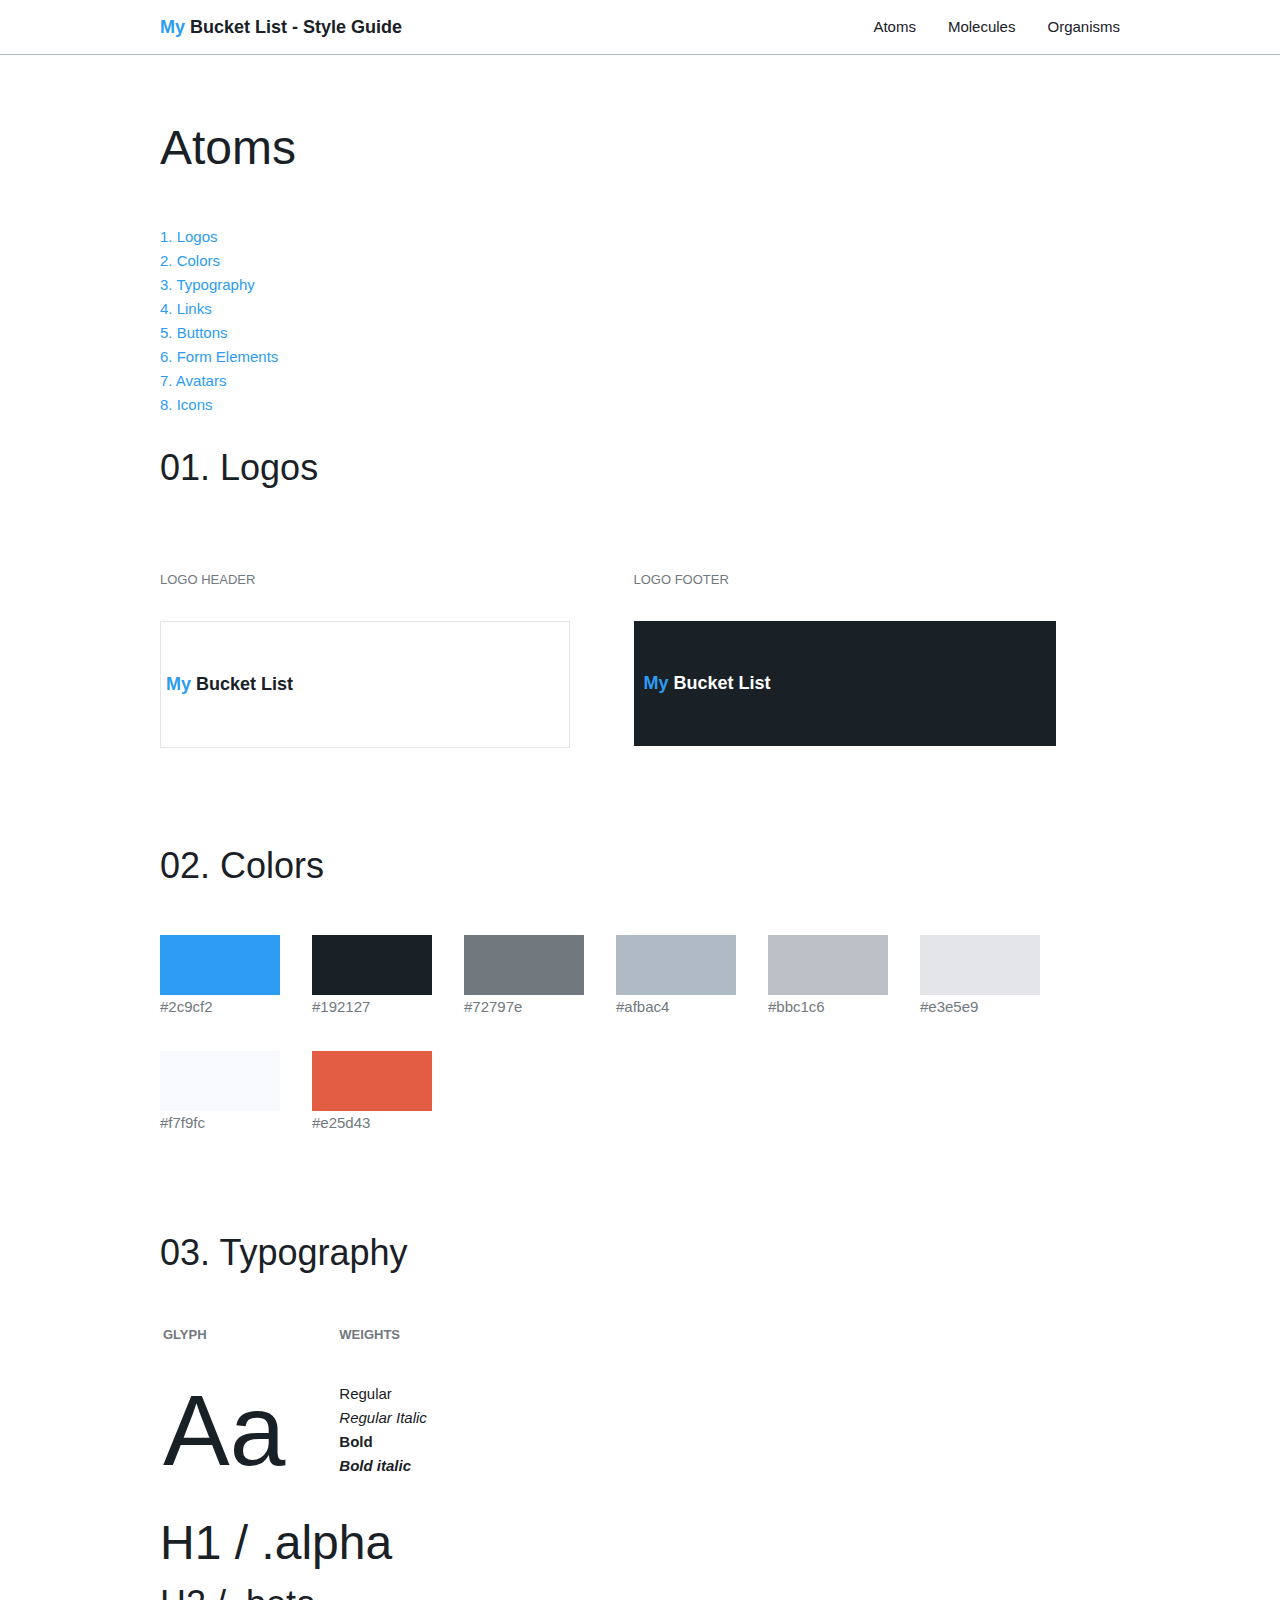
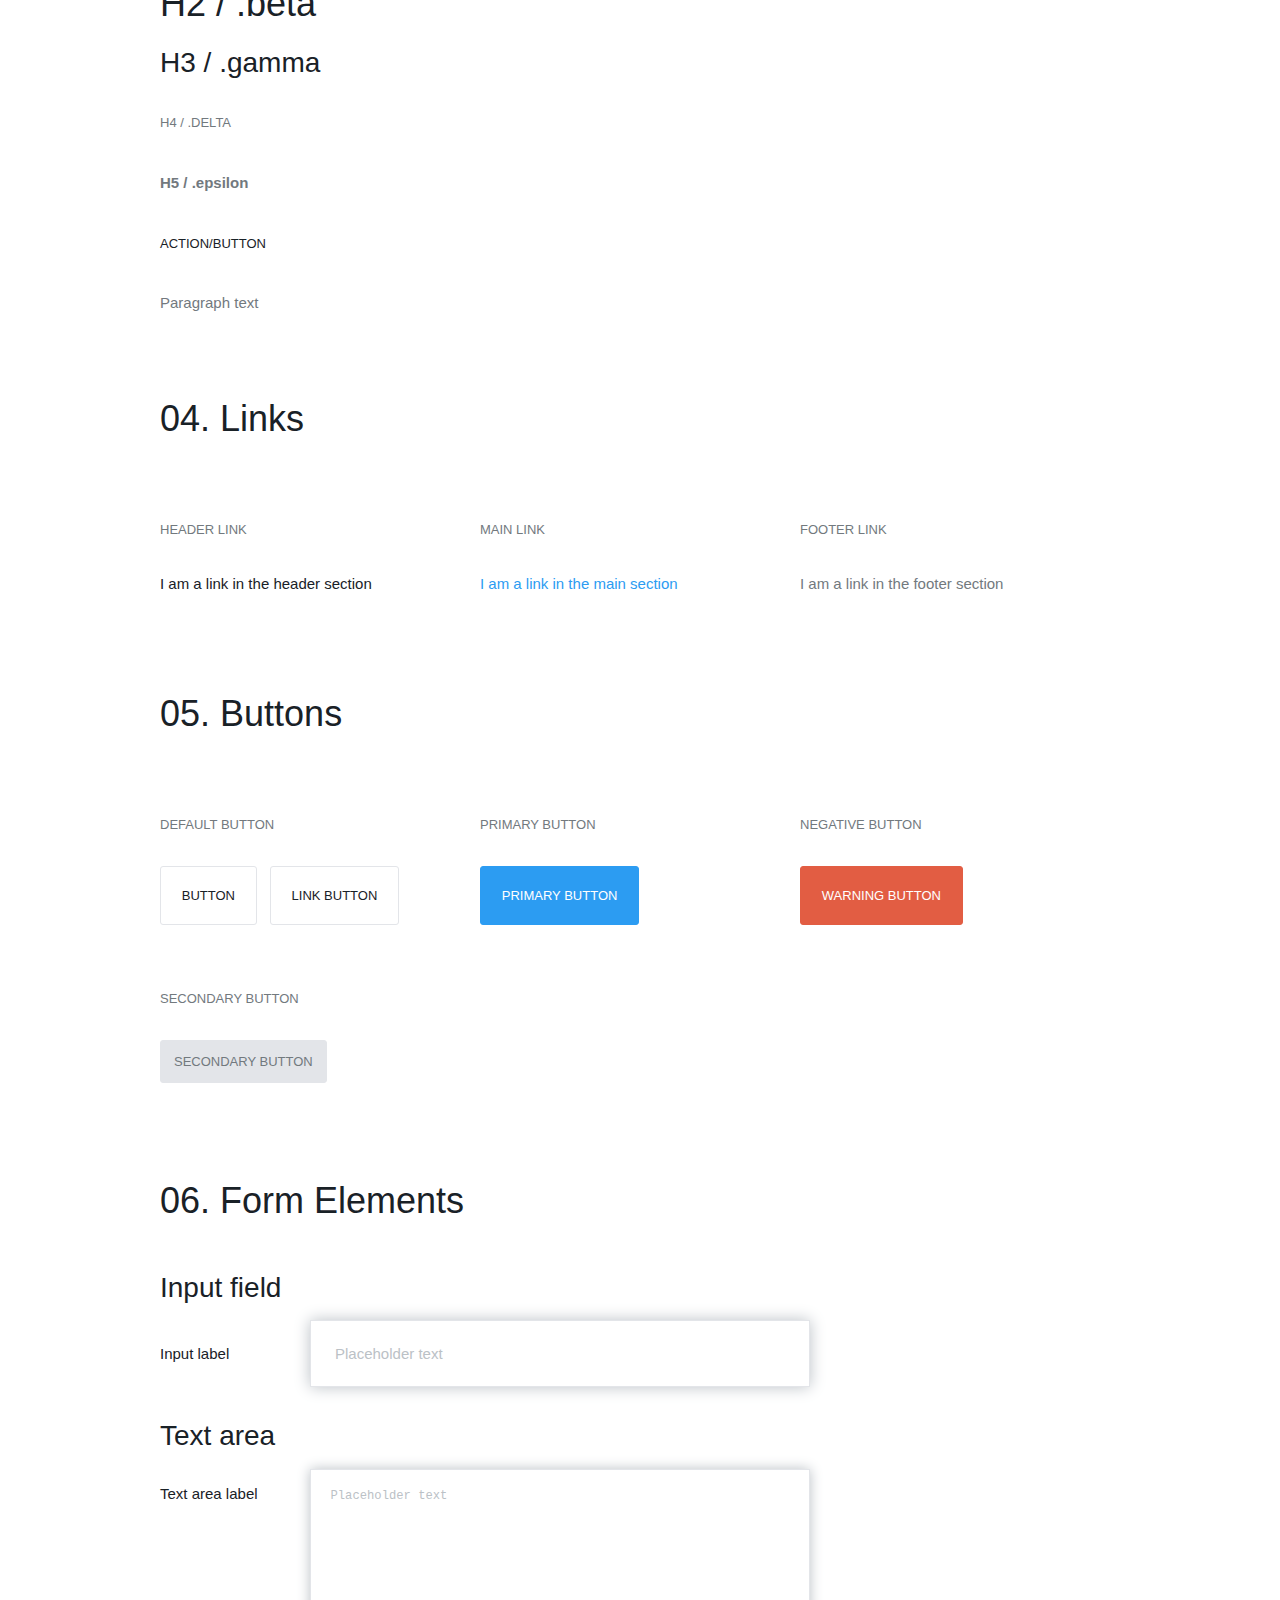
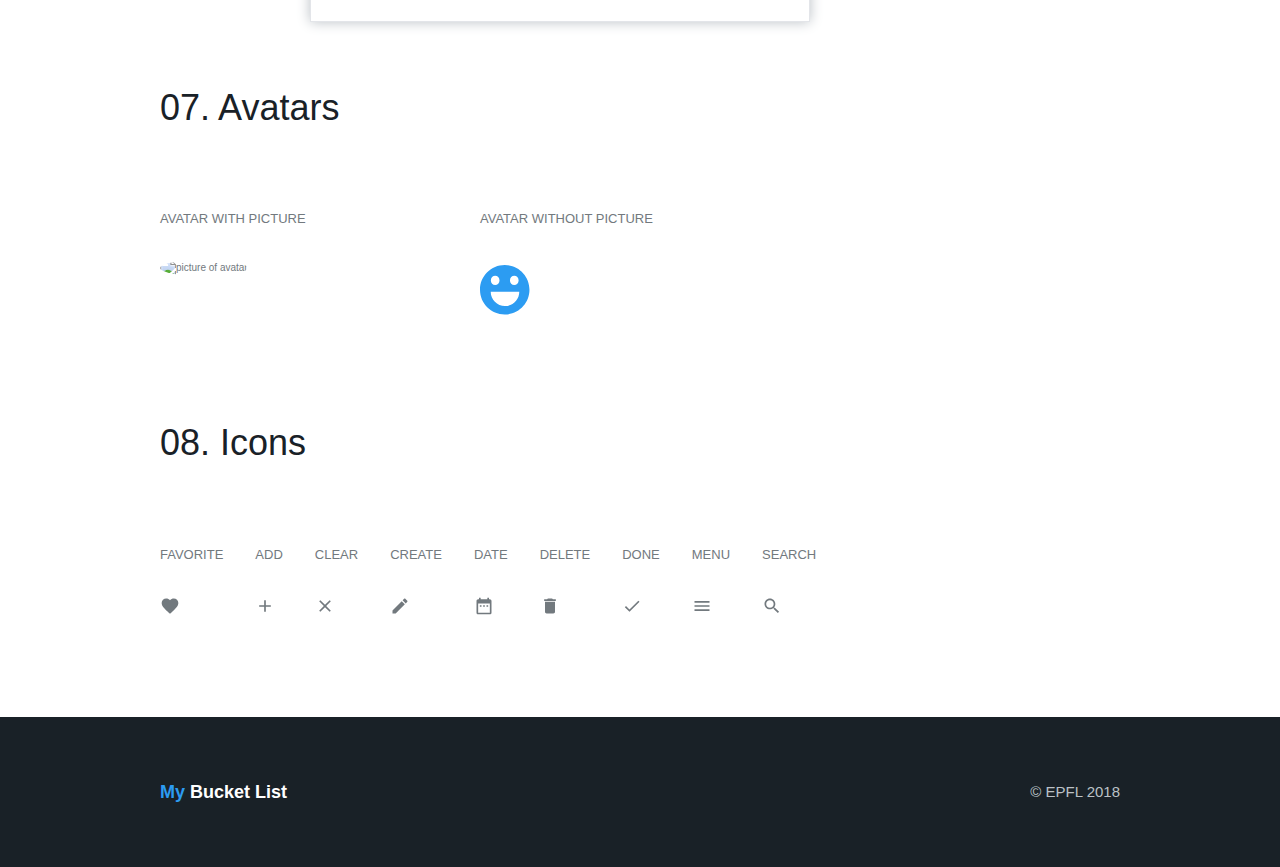
==== commit 4675aac6: "Third commit" ====
--- a/index.html
+++ b/index.html
@@ -9,6 +9,7 @@
   <link rel="stylesheet" href="assets/css/styleguide.css">
 </head>
 <body>
+
 <!-- Sgvs section -->
   <svg style="display:none;">
     <defs>
@@ -39,12 +40,11 @@
       <symbol id="menu">
         <path d="M3 18h18v-2H3v2zm0-5h18v-2H3v2zm0-7v2h18V6H3z"/>
       </symbol>
-      <symbol id="search">
+      <symbol id="search-icon">
         <path d="M15.5 14h-.79l-.28-.27C15.41 12.59 16 11.11 16 9.5 16 5.91 13.09 3 9.5 3S3 5.91 3 9.5 5.91 16 9.5 16c1.61 0 3.09-.59 4.23-1.57l.27.28v.79l5 4.99L20.49 19l-4.99-5zm-6 0C7.01 14 5 11.99 5 9.5S7.01 5 9.5 5 14 7.01 14 9.5 11.99 14 9.5 14z"/>
       </symbol>
     </defs>
   </svg>
-
 
 <!-- Start header section -->
   <header id="header" class="banner">
@@ -70,8 +70,7 @@
       <h1>Atoms</h1>
 
       <!-- Local navigation -->
-      <section>
-        <aside>
+      <nav>
           <ul>
             <li><a class="link--main" href="#logos">1. Logos</a></li>
             <li><a class="link--main" href="#colors">2. Colors</a></li>
@@ -82,8 +81,7 @@
             <li><a class="link--main" href="#avatars">7. Avatars</a></li>
             <li><a class="link--main" href="#icons">8. Icons</a></li>
           </ul>
-        </aside>
-      </section>
+      </nav>
 
       <!-- Section logos -->
       <section id="logos">
@@ -280,7 +278,7 @@
           <form action="???" method="get">
             <div class="input-group">
               <label class="input-group__label" for="input-textarea">Text area label</label>
-              <textarea class="input-group__field" id="input-textarea" name="textarea" type="text" rows="8" cols"25" placeholder="Placeholder text"></textarea>
+              <textarea class="input-group__field" id="input-textarea" name="textarea" rows="8" cols="25" placeholder="Placeholder text"></textarea>
             </div>
           </form>
         </div>
@@ -292,7 +290,7 @@
         <div class="avatar">
           <div class="avatar-box">
           <h4>Avatar with picture</h4>
-          <img class="avatar__picture" src="assets/images/avatar.jpg" />
+          <img class="avatar__picture" src="assets/images/avatar.jpg" alt="picture of avatar"/>
         </div>
         <div class="avatar-box">
           <h4>Avatar without picture</h4>
@@ -303,6 +301,7 @@
       </div>
       </section>
 
+      <!-- Section icons -->
       <section id="icons">
         <h2>08. Icons</h2>
         <div class="icons">
@@ -357,7 +356,7 @@
           <div class="icon-box">
             <h4>search</h4>
             <svg class="icon" height="18" viewBox="0 0 24 24" width="18" role="presentation">
-              <use xlink:href="#search"></use>
+              <use xlink:href="#search-icon"></use>
             </svg>
           </div>
         </div>
--- a/assets/css/main.css
+++ b/assets/css/main.css
@@ -1,2 +1,2 @@
-html{font-family:"Rubik", helvetica, arial, sans-serif;font-size:62.5%;line-height:1.6;background-color:#fff}body{color:#72797e;margin:0;padding:0}header,article,section{margin-bottom:6.4rem}p,ul,ol,span{font-size:1.5em}h1,h2,h3,h4,h5,h6 .alpha,.beta,.gamma,.delta,.epsilon,.zeta{margin:0 0 1.6rem 0;padding:0;font-weight:normal}h1,.alpha{font-size:4.8em;line-height:1.2;color:#192127;margin:0 0 4.8rem}@media screen and (min-width: 480px){h1,.alpha{font-size:4em}}@media screen and (min-width: 800px){h1,.alpha{font-size:4.8em}}h2,.beta{font-size:3.6em;line-height:1.2;color:#192127;margin:0 0 4.8rem}h3,.gamma{font-size:2.8em;line-height:1.2;color:#192127}h4,.delta{font-size:1.3em;line-height:1.5;text-transform:uppercase}h5,.epsilon{font-size:1.5em;font-weight:bold;line-height:1.5}.action-button{font-size:1.3em;line-height:1;text-transform:uppercase;color:#192127}.content-wrapper{max-width:96em;margin:0 auto;padding:0 1em}.content-wrapper::after{content:"";display:table;clear:both}.bare-list{list-style-type:none;padding:0}.sr-only{position:absolute;width:1px;height:1px;padding:0;margin:-1px;overflow:hidden;clip:rect 0,0,0,0;border:0}.logo a{text-decoration:none;color:#192127}.logo span{font-size:1.8em;font-weight:bold;color:#192127;white-space:nowrap}.logo em{font-style:normal;color:#2C9CF2}.global-footer .logo span{color:#fff}.global-nav li{display:inline-block;margin:0 0 0 3.2rem}.global-nav li:first-child{margin:0}.global-nav img{width:3em;height:3em}.loc-nav{padding-bottom:3.2rem;border-bottom:1px solid #afbac4}.loc-nav a:active,.loc-nav a:hover{color:#192127;padding-bottom:4.96rem;border-bottom:2px solid #192127}.link a{font-size:1.5em}a{text-decoration:none;cursor:pointer}ul{list-style-type:none;padding:0}.link--header{color:#192127}.link--main{color:#2C9CF2}.link--footer{color:#72797e}.btn{font-size:1.3rem;background:#fff;color:#192127;padding:1.6em;margin:0;border:1px solid #e3e5e9;border-radius:3px;text-decoration:none;text-transform:uppercase;cursor:pointer;display:flex;align-items:center}.btn:hover,.btn:active,.btn:focus{text-decoration:none;background-color:#e3e5e9;color:#2C9CF2}.btn--cta{background-color:#2C9CF2;color:#fff;border:1px solid #2C9CF2}.btn--cta:hover,.btn--cta:active,.btn--cta:focus{background-color:#0b67ad;border-color:#0c75c5;color:#fff}.btn--warning{background-color:#E25D43;color:#fff;border:1px solid #E25D43}.btn--warning:hover,.btn--warning:active,.btn--warning:focus{background-color:#bc371d;border-color:#bc371d;color:#fff}.btn--secondary{background-color:#e3e5e9;color:#72797e;border:1px solid #e3e5e9;padding:1em}.btn--secondary:hover,.btn--secondary:active,.btn--secondary:focus{background-color:#2C9CF2;border-color:#2C9CF2;color:#fff}.input-group{display:flex;align-items:baseline;flex-wrap:wrap;font-size:1.5rem;color:#72797e;margin-bottom:1.6rem}.input-group__label{color:#192127;cursor:pointer;min-width:10em;display:inline-block;margin-bottom:.8rem}.input-group__field{flex:1 1 auto;background-color:#fff;border:1px solid #e3e5e9;padding:1.6em;font-size:inherit;min-width:20em;max-width:35em;box-shadow:0 0 1em #bbc1c6}.input-group__field:focus{border-color:#2C9CF2}::placeholder{color:#bbc1c6;opacity:1}.input__alert{color:#E25D43;margin-bottom:.8rem}.input-group__field--alert{border-color:#E25D43}.input__checkbox{display:flex;justify-content:space-between;align-items:center;cursor:pointer}.checkbox_container input{position:absolute;opacity:0;cursor:pointer}.checkbox_container{display:flex;align-items:center}.checkmark{display:inline-block;top:0;left:0;height:25px;width:25px;margin-right:1.6rem;background-color:#fff;border:1px solid #e3e5e9;box-shadow:0 0 1em #bbc1c6}.checkmark:after{content:"";position:relative;display:none}.checkbox_container input:checked ~ .checkmark:after{display:block}.checkbox_container .checkmark:after{left:9px;top:5px;width:5px;height:10px;border:solid #2C9CF2;border-width:0 2px 2px 0;-webkit-transform:rotate(45deg);-ms-transform:rotate(45deg);transform:rotate(45deg)}.input-group button{display:inline-block}.input__button{flex:1 1 auto;min-width:20em}.sign-in{max-width:60em}.input__row{display:flex}.input__row .btn{border-radius:0;border-left-width:0}.input__row .input__field{flex:1 0 10em}.input--cta .input-group__field{border-color:#2C9CF2}@media screen and (min-width: 520px){.input__button,.input__checkbox,.input__alert{margin-left:150px}}.comment-box__made,.comment-box__add{display:flex}.comment-box__made p{margin:0 0 1.6rem;max-width:39em}.comment-box__made em:first-child{font-style:normal;color:#192127}.comment-box__made em:last-child{font-style:normal;color:#bbc1c6}.comment-text{margin-left:3.2rem}.comment-box__add img{margin-top:4.8rem}.comment-input form{display:flex;flex-direction:column;margin-left:3.2rem}.comment-input label{margin-bottom:1.6rem}.comment-input textarea{margin-bottom:1.6rem}.comment-input button{padding:1.6em 3.2rem}.avatar__picture{height:6em;border-radius:100%}.avatar__sgv{fill:#2C9CF2;height:6em}.card{box-shadow:0 0 20px rgba(0,0,0,0.14);margin:0 1.6rem  1.6rem 0;border-radius:3px;display:flex;flex-direction:column;justify-content:space-between;font-size:1rem}.card__thumb{position:relative;text-decoration:none;color:#fff;display:block}.card__intro{padding:1.6em;position:absolute;bottom:0;left:0;right:0}.card__title{font-size:2em;color:#fff}.card__intro span{font-size:1.3em}.card__thumb img{width:100%;display:block}.cards::after{content:"";display:table;clear:both}.card__footer{display:-webkit-box;display:-ms-flexbox;display:flex;border-top:1px solid #bbc1c6}.card__footer .btn{border:none;border-radius:0}.card__footer .btn--like{border-right:1px solid #bbc1c6;-webkit-box-flex:1;-ms-flex:1 0 auto;flex:1 0 auto;text-align:left}.cards{display:flex;flex-wrap:wrap}@media screen and (min-width: 480px){.cards{margin-right:-1.6rem}.cards .card{float:left;width:calc(50% - 1.6rem)}}@media screen and (min-width: 800px){.cards .card{width:calc(25% - 1.6rem)}}.icon{fill:#72797e;width:20px;height:20px;margin-right:5px}.btn:hover .icon,.btn:active .icon,.btn:focus .icon{fill:currentColor}.icon--liked{fill:#E25D43}.goal-copyright{display:flex;flex-wrap:nowrap;align-items:center}.goal-copyright img{width:4.5em;height:4.5em;margin-right:1.6rem}.goal-copyright em{font-style:normal;color:#192127}.global-footer{background:#192127;color:#bbc1c6;padding:4.8rem 0 4.8rem;margin-bottom:0}.global-footer .logo{flex:1 0 auto}.global-footer a{color:inherit}.global-footer .content-wrapper{display:flex;flex-wrap:wrap;align-items:center;margin:0 auto}
+html{font-family:"Rubik", helvetica, arial, sans-serif;font-size:62.5%;line-height:1.6;background-color:#fff}body{color:#72797e;margin:0;padding:0}.content-wrapper{max-width:96em;margin:0 auto;padding:0 1em}.content-wrapper::after{content:"";display:table;clear:both}.bare-list{list-style-type:none;padding:0}.sr-only{position:absolute;width:1px;height:1px;padding:0;margin:-1px;overflow:hidden;clip:rect 0,0,0,0;border:0}header,article,section{margin-bottom:6.4rem}p,ul,ol,span{font-size:1.5em}h1,h2,h3,h4,h5,h6 .alpha,.beta,.gamma,.delta,.epsilon,.zeta{margin-bottom:1.6rem;padding:0;font-weight:normal}h1,.alpha{font-size:4.8em;line-height:1.2;color:#192127;margin-bottom:4.8rem}@media screen and (min-width: 480px){h1,.alpha{font-size:4em}}@media screen and (min-width: 800px){h1,.alpha{font-size:4.8em}}h2,.beta{font-size:3.6em;line-height:1.2;color:#192127;margin-bottom:4.8rem}h3,.gamma{font-size:2.8em;line-height:1.2;color:#192127}h4,.delta{font-size:1.3em;line-height:1.5;text-transform:uppercase;margin:3.2rem 0}h5,.epsilon{font-size:1.5em;font-weight:bold;line-height:1.5}.action-button{font-size:1.3em;line-height:1;text-transform:uppercase;color:#192127}.logo a{text-decoration:none;color:#192127}.logo span{font-size:1.8em;font-weight:bold;color:#192127;white-space:nowrap}.logo em{font-style:normal;color:#2C9CF2}.global-footer .logo span{color:#fff}.btn{font-size:1.3rem;background:#fff;color:#192127;padding:1.6em;margin:0;border:1px solid #e3e5e9;border-radius:3px;text-decoration:none;text-transform:uppercase;cursor:pointer;display:flex;align-items:center;justify-content:center}.btn:hover,.btn:active,.btn:focus{text-decoration:none;background-color:#e3e5e9;color:#2C9CF2}.btn--cta{background-color:#2C9CF2;color:#fff;border:1px solid #2C9CF2}.btn--cta:hover,.btn--cta:active,.btn--cta:focus{background-color:#0b67ad;border-color:#0c75c5;color:#fff}.btn--warning{background-color:#E25D43;color:#fff;border:1px solid #E25D43}.btn--warning:hover,.btn--warning:active,.btn--warning:focus{background-color:#bc371d;border-color:#bc371d;color:#fff}.btn--secondary{background-color:#e3e5e9;color:#72797e;border:1px solid #e3e5e9;padding:1em}.btn--secondary:hover,.btn--secondary:active,.btn--secondary:focus{background-color:#2C9CF2;border-color:#2C9CF2;color:#fff}.icon{fill:#72797e;width:20px;height:20px;margin-right:5px}.btn:hover .icon,.btn:active .icon,.btn:focus .icon{fill:currentColor}.icon--liked{fill:#E25D43}.link a{font-size:1.5em}a{text-decoration:none;cursor:pointer}ul{list-style-type:none;padding:0}.link--header{color:#192127}.link--main{color:#2C9CF2}.link--footer{color:#72797e}.avatar__picture{height:6em;border-radius:100%}.avatar__sgv{fill:#2C9CF2;height:6em}.goal-copyright{display:flex;flex-wrap:nowrap;align-items:center;margin-bottom:1.6rem}.goal-copyright em{font-style:normal;color:#192127}.goal-copyright img,.followers img,.followers svg{width:4.5rem;height:4.5rem;margin-right:1.6rem}.followers{display:flex;align-items:center}.followers a{font-size:1.5em;margin-bottom:.16rem}.followers span{color:#bbc1c6}.comment-box__made,.comment-box__add{display:flex}.comment-box__made p{margin-bottom:1.6rem;max-width:500px}.comment-box__made em:first-child{font-style:normal;color:#192127}.comment-box__made em:last-child{font-style:normal;color:#bbc1c6}.comment-text{margin-left:3.2rem}.comment-box__add img{margin-top:4.8rem}.comment-input form{display:flex;flex-direction:column;margin-left:3.2rem}.comment-input label,.comment-input textarea{margin-bottom:1.6rem}.comment-input button{padding:1.6em 3.2rem}.discussion{font-size:0.8rem}.discussion h2{margin:0 1.6rem 3.2rem 0}.discussion span{color:#bbc1c6}.discussion .title{display:flex;align-items:flex-start}.discussion .btn{font-size:1rem}.discussion .comment-box__add,.discussion .comment-box__made{margin-bottom:1.6rem}.sign-in,.creat-goal{max-width:650px}.input-group{display:flex;align-items:baseline;flex-wrap:wrap;font-size:1.5em;color:#72797e;margin-bottom:1.6rem}.input-group span{color:#bbc1c6}.input-group__label{color:#192127;cursor:pointer;box-sizing:border-box;min-width:150px;display:inline-block;margin-bottom:.8rem}.input-group__field{flex:1 1 auto;background-color:#fff;border:1px solid #e3e5e9;padding:1.6em;font-size:inherit;box-sizing:border-box;min-width:310px;max-width:500px;box-shadow:0 0 1em #bbc1c6}.input-group__field:focus{border-color:#2C9CF2}textarea{resize:none;width:100%}::placeholder{color:#bbc1c6;opacity:1}.input__alert{color:#E25D43;margin-bottom:.8rem}@media screen and (min-width: 480px){.input__alert{margin-left:150px}}.input-group__field--alert{border-color:#E25D43}.input-group button{display:inline-block}.input__button{flex:1 1 auto;min-width:310px;margin-bottom:4.8rem}@media screen and (min-width: 480px){.input__button{margin-left:150px}}.input__button--promt{flex:1 1 auto;min-width:310px}.input--cta .input-group__field{border-color:#2C9CF2}.input__row{display:flex}.input__row .btn{border-radius:0;border-left-width:0}.input__row .input__field{flex:1 0 10em}.input-group__file{width:0.1px;height:0.1px;opacity:0;overflow:hidden;position:absolute;z-index:-1}.input-group__file-label{text-align:center;flex:1 1 auto;background-color:#fff;border:1px solid #e3e5e9;padding:1.6em;box-sizing:border-box;min-width:310px}.input__explanation{font-size:1.5rem}@media screen and (min-width: 480px){.input__explanation{margin-left:150px}}.prompt__cancel{color:#2C9CF2;min-width:10em}.input__checkbox{display:flex;justify-content:space-between;align-items:center;cursor:pointer}@media screen and (min-width: 480px){.input__checkbox{margin-left:150px}}.checkbox_container input{position:absolute;opacity:0;cursor:pointer}.checkbox_container{display:flex;align-items:center}.checkmark{display:inline-block;top:0;left:0;height:25px;width:25px;margin-right:1.6rem;background-color:#fff;border:1px solid #e3e5e9;box-shadow:0 0 1em #bbc1c6}.checkmark:after{content:"";position:relative;display:none}.checkbox_container input:checked ~ .checkmark:after{display:block}.checkbox_container .checkmark:after{left:9px;top:5px;width:5px;height:10px;border:solid #2C9CF2;border-width:0 2px 2px 0;-webkit-transform:rotate(45deg);-ms-transform:rotate(45deg);transform:rotate(45deg)}.global-nav-box ul{display:flex;align-items:center;height:3em;min-width:32rem;margin-right:3.2rem}.global-nav li{display:inline-block;margin-left:3.2rem}.global-nav li:first-child{margin-left:0}.global-nav img{width:3em;height:3em}.loc-nav{padding-bottom:3.2rem;border-bottom:1px solid #afbac4}.loc-nav a:active,.loc-nav a:hover{color:#192127;padding-bottom:4.96rem;border-bottom:2px solid #192127}.banner_styleguide{margin-bottom:4.8rem;border-bottom:1px solid #bbc1c6}.banner_styleguide ul{display:flex;align-items:center}.banner_styleguide .content_wrapper{display:flex;flex-wrap:wrap;align-items:baseline;justify-content:space-between;margin-bottom:1.6rem}.banner_styleguide .logo{float:left;margin-right:1.6em}.banner_styleguide .search{float:left;margin:0 1.6em -1px 0;flex:1 0 10em}.banner_styleguide .input__row{flex:1 0 20em}.banner_styleguide .input-group__field{min-width:10em}.global-footer{background:#192127;color:#bbc1c6;padding:4.8rem 0 4.8rem;margin-bottom:0}.global-footer .logo{flex:1 0 auto}.global-footer a{color:inherit}.global-footer .content-wrapper{display:flex;flex-wrap:wrap;align-items:center;margin:0 auto}.global-footer .meta-nav{float:left;font-size:1.5em;flex:6 1 auto}.global-footer .meta-nav a{margin-right:1.6rem}.global-footer .meta-nav a:first-child{margin-left:1.6rem}.card{box-shadow:0 0 20px rgba(0,0,0,0.14);margin:0 1.6rem  1.6rem 0;border-radius:3px;display:flex;flex-direction:column;justify-content:space-between;font-size:1rem}.card__thumb{position:relative;text-decoration:none;color:#fff;display:block}.card__intro{padding:1.6em;position:absolute;bottom:0;left:0;right:0}.card__title{font-size:2em;color:#fff}.card__intro span{font-size:1.3em}.card__thumb img{width:100%;display:block}.cards::after{content:"";display:table;clear:both}.card__footer{display:flex;border-top:1px solid #bbc1c6}.card__footer .btn{border:none;border-radius:0}.card__footer .btn--like{border-right:1px solid #bbc1c6;flex:1 0 auto;text-align:left}.cards{display:flex;flex-wrap:wrap}@media screen and (min-width: 480px){.cards{margin-right:-1.6rem}.cards .card{float:left;width:calc(50% - 1.6rem)}}@media screen and (min-width: 800px){.cards .card{width:calc(25% - 1.6rem)}}.followers-line{display:flex;justify-content:space-between;padding:1.6rem 0;border-bottom:1px solid #bbc1c6}.followers-line .btn{width:10em}.goal{display:flex;flex-direction:column;font-size:1rem;border-bottom:1px solid #bbc1c6}.goal h2{margin-bottom:1.6rem}.goal .picture-box img{width:100%;margin-bottom:1.6rem}.goal .goal-copyright{margin-bottom:.4rem}.goal .likes-doing{color:#bbc1c6;display:inline-block;margin-bottom:3.2rem}.goal .button-box{display:flex}.goal .btn{min-width:12.8rem;margin-right:1.6rem;padding:1em;font-size:1rem;flex:1 1 10em}.goal .btn:last-child{margin-right:0}.goal .btn--secondary{margin-bottom:4.8rem}@media screen and (min-width: 800px){.goal{font-size:0.8rem;display:inline-block}.goal .title-box{float:right;width:calc(50% - 1.6rem);height:12.8rem}.goal .picture-box{float:left;width:calc(50% - 1.6rem)}.goal .text-box{float:right;width:calc(50% - 1.6rem)}}.header-loc-nav .title{display:flex;justify-content:space-between;align-items:baseline}
 /*# sourceMappingURL=main.css.map */
--- a/assets/css/styleguide.css
+++ b/assets/css/styleguide.css
@@ -1,2 +1,2 @@
-.banner{border-bottom:1px solid #afbac4}.global-header .content-wrapper{display:flex;flex-wrap:wrap;align-items:center}.global-header .logo{flex:1 0 auto}.colors{display:flex;flex-wrap:wrap;margin:0 0 6.4rem}.color-box{margin:0 3.2rem 3.2rem 0}.color-box__rectangle{width:12em;height:6em}.color-box--blue{background-color:#2C9CF2}.color-box--black{background-color:#192127}.color-box--grey-1{background-color:#72797e}.color-box--grey-2{background-color:#afbac4}.color-box--grey-3{background-color:#bbc1c6}.color-box--grey-4{background-color:#e3e5e9}.color-box--grey-5{background-color:#f7f9fc}.color-box--red{background-color:#E25D43}.logos{display:flex;flex-wrap:wrap;justify-content:space-between}.logos .logo-box{flex:1 0 auto;min-width:32rem;margin:0 6.4rem 3.2rem 0}.logo--logos-header{padding:4.8em 0 4.8em 0.5em;border:1px solid #e3e5e9}.typography h1,.typography h2,.typography h3,.typography h4,.typography h5,.typography h6,.typography p{margin:0}th{font-size:1.3em;text-transform:uppercase}tr td:not(:first-child){font-size:1.5em}.small-table table,.small-table th,.small-table td{border-bottom:none;text-align:left}.small-table td{color:#192127}.small-table .glyph{font-size:10em;padding-right:0.5em}.large-table{border-collapse:collapse;width:100%}.large-table table,.large-table th,.large-table td{border-bottom:1px solid #bbc1c6}.large-table th,.large-table td{height:6em;padding-left:5em;text-align:left}.large-table th:first-child,.large-table td:first-child{padding:0}.large-table th{height:0}@media only screen and (max-width: 650px){.large-table th,.large-table td:not(:first-child){display:none}.large-table table,.large-table th,.large-table td{border:none}.large-table .action-button{height:4.6em}}.link{display:flex;flex-wrap:wrap}.link a{margin:0 0 3.2rem 0}.link-box{min-width:32rem}.buttons{display:flex;flex-wrap:wrap}.buttons .btn-box{min-width:32rem;margin:0 0 3.2rem 0}.buttons .btn-box-default{display:flex}.buttons .btn:first-child{margin-right:1em}.forms form{margin:0 0 3.2rem 0}.avatar{display:flex;flex-wrap:wrap}.avatar-box{flex-direction:column;min-width:32rem;margin:0 0 3.2rem 0}.icons{display:flex;flex-wrap:wrap;justify-content:flex-start}.icon-box{margin:0 3.2rem 3.2rem 0}.glob-nav{display:flex;flex-wrap:wrap;flex-direction:row}.glob-nav ul{display:flex;align-items:center;height:3em;min-width:32rem;margin:0 3.2rem 0 0}.glob-nav-box{margin:0 0 3.2rem}.comment-box{margin-bottom:3.2rem}
+.banner{border-bottom:1px solid #afbac4}.global-header .content-wrapper{display:flex;flex-wrap:wrap;align-items:center}.global-header .logo{flex:1 0 auto}.colors{display:flex;flex-wrap:wrap;margin-bottom:6.4rem}.color-box{margin:0 3.2rem 3.2rem 0}.color-box__rectangle{width:12em;height:6em}.color-box--blue{background-color:#2C9CF2}.color-box--black{background-color:#192127}.color-box--grey-1{background-color:#72797e}.color-box--grey-2{background-color:#afbac4}.color-box--grey-3{background-color:#bbc1c6}.color-box--grey-4{background-color:#e3e5e9}.color-box--grey-5{background-color:#f7f9fc}.color-box--red{background-color:#E25D43}.logos{display:flex;flex-wrap:wrap;justify-content:space-between}.logos .logo-box{flex:1 0 auto;min-width:32rem;margin:0 6.4rem 3.2rem 0}.logo--logos-header{padding:4.8em 0 4.8em 0.5em;border:1px solid #e3e5e9}.typography h1,.typography h2,.typography h3,.typography h4,.typography h5,.typography h6,.typography p{margin:0}th{font-size:1.3em;text-transform:uppercase}tr td:not(:first-child){font-size:1.5em}.small-table table,.small-table th,.small-table td{border-bottom:none;text-align:left}.small-table td{color:#192127}.small-table .glyph{font-size:10em;padding-right:0.5em}.large-table{border-collapse:collapse;width:100%}.large-table table,.large-table th,.large-table td{border-bottom:1px solid #bbc1c6}.large-table th,.large-table td{height:6em;padding-left:5em;text-align:left}.large-table th:first-child,.large-table td:first-child{padding:0}.large-table th{height:0}@media screen and (min-width: 800px){.large-table th,.large-table td:not(:first-child){display:none}.large-table table,.large-table th,.large-table td{border:none}.large-table .action-button{height:4.6em}}.link{display:flex;flex-wrap:wrap}.link a{margin-bottom:3.2rem}.link-box{min-width:32rem}.buttons{display:flex;flex-wrap:wrap}.buttons .btn-box{min-width:32rem;margin-bottom:3.2rem}.buttons .btn-box-default{display:flex}.buttons .btn:first-child{margin-right:1em}.forms form{margin-bottom:3.2rem}.avatar{display:flex;flex-wrap:wrap}.avatar-box{flex-direction:column;min-width:32rem;margin-bottom:3.2rem}.icons{display:flex;flex-wrap:wrap;justify-content:flex-start}.icon-box{margin:0 3.2rem 3.2rem 0}.global-nav{display:flex;flex-wrap:wrap;flex-direction:row}.comment-box{margin-bottom:3.2rem}
 /*# sourceMappingURL=styleguide.css.map */
